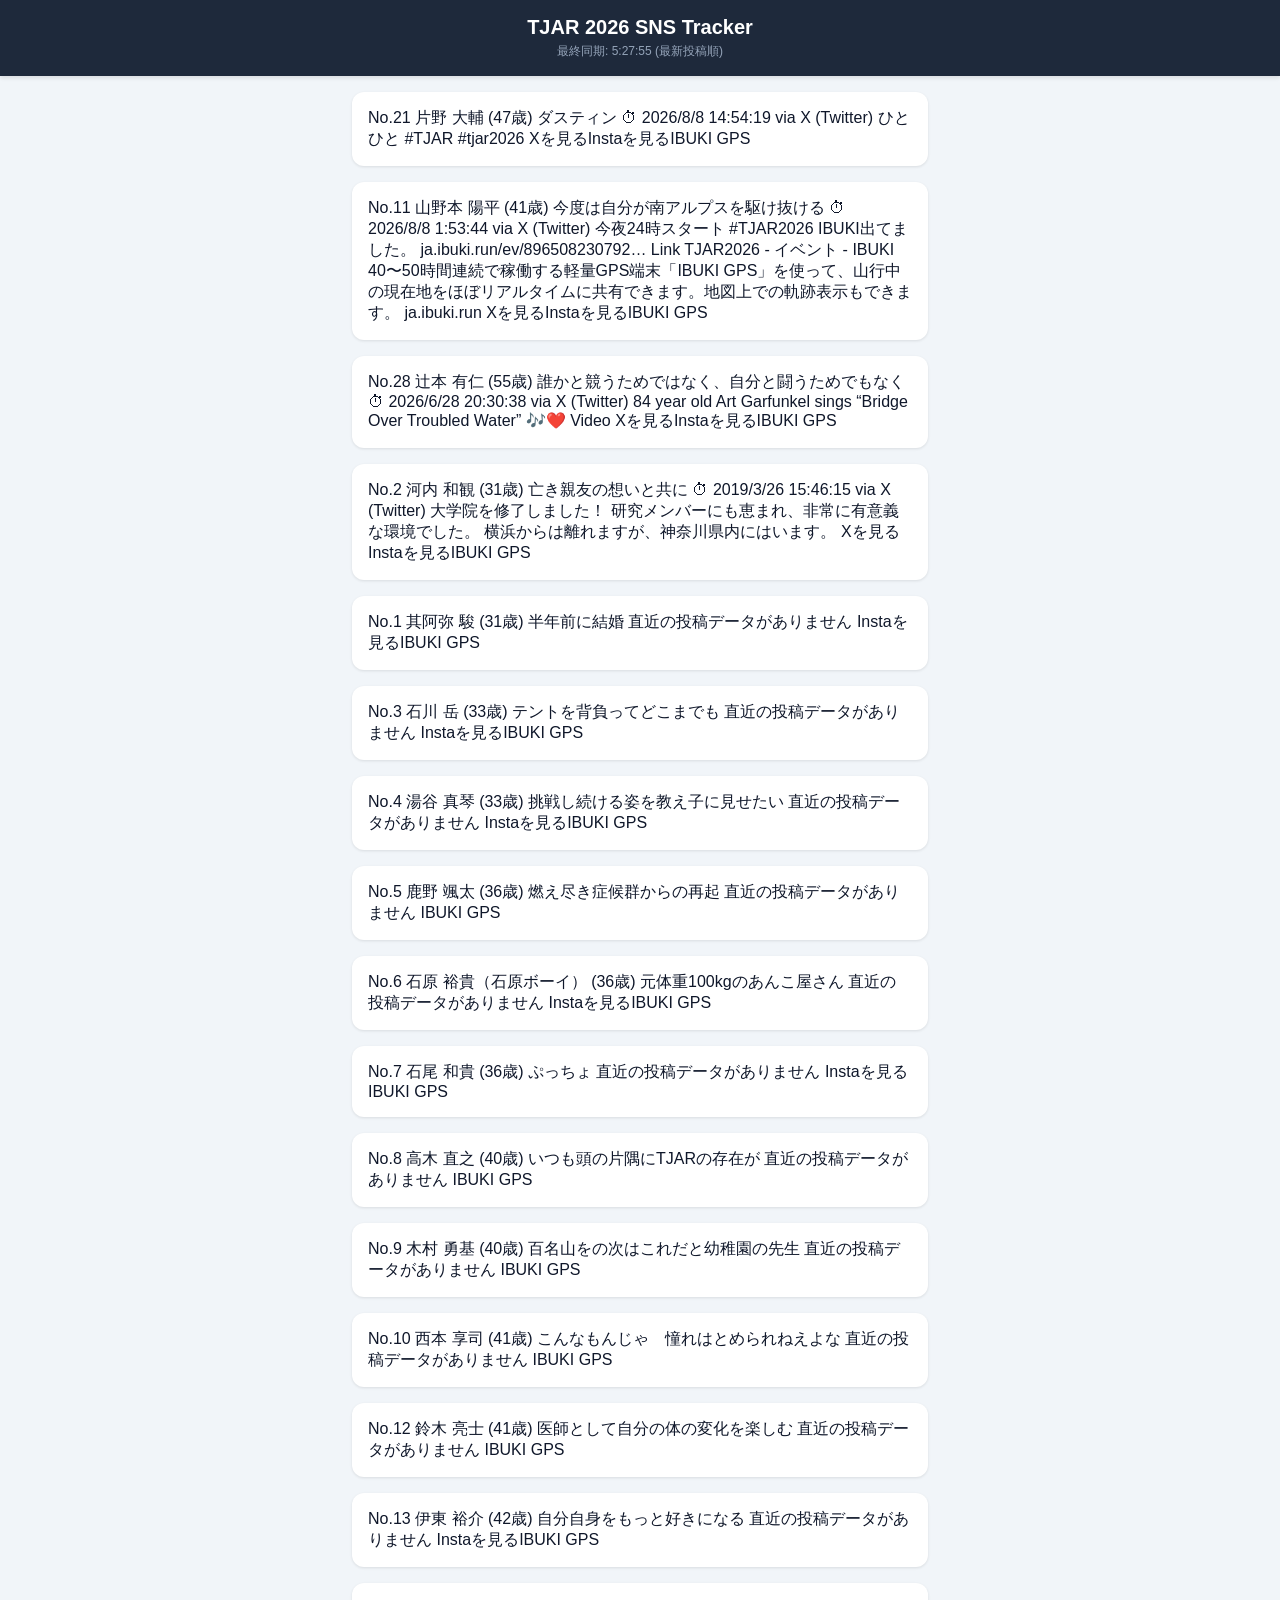
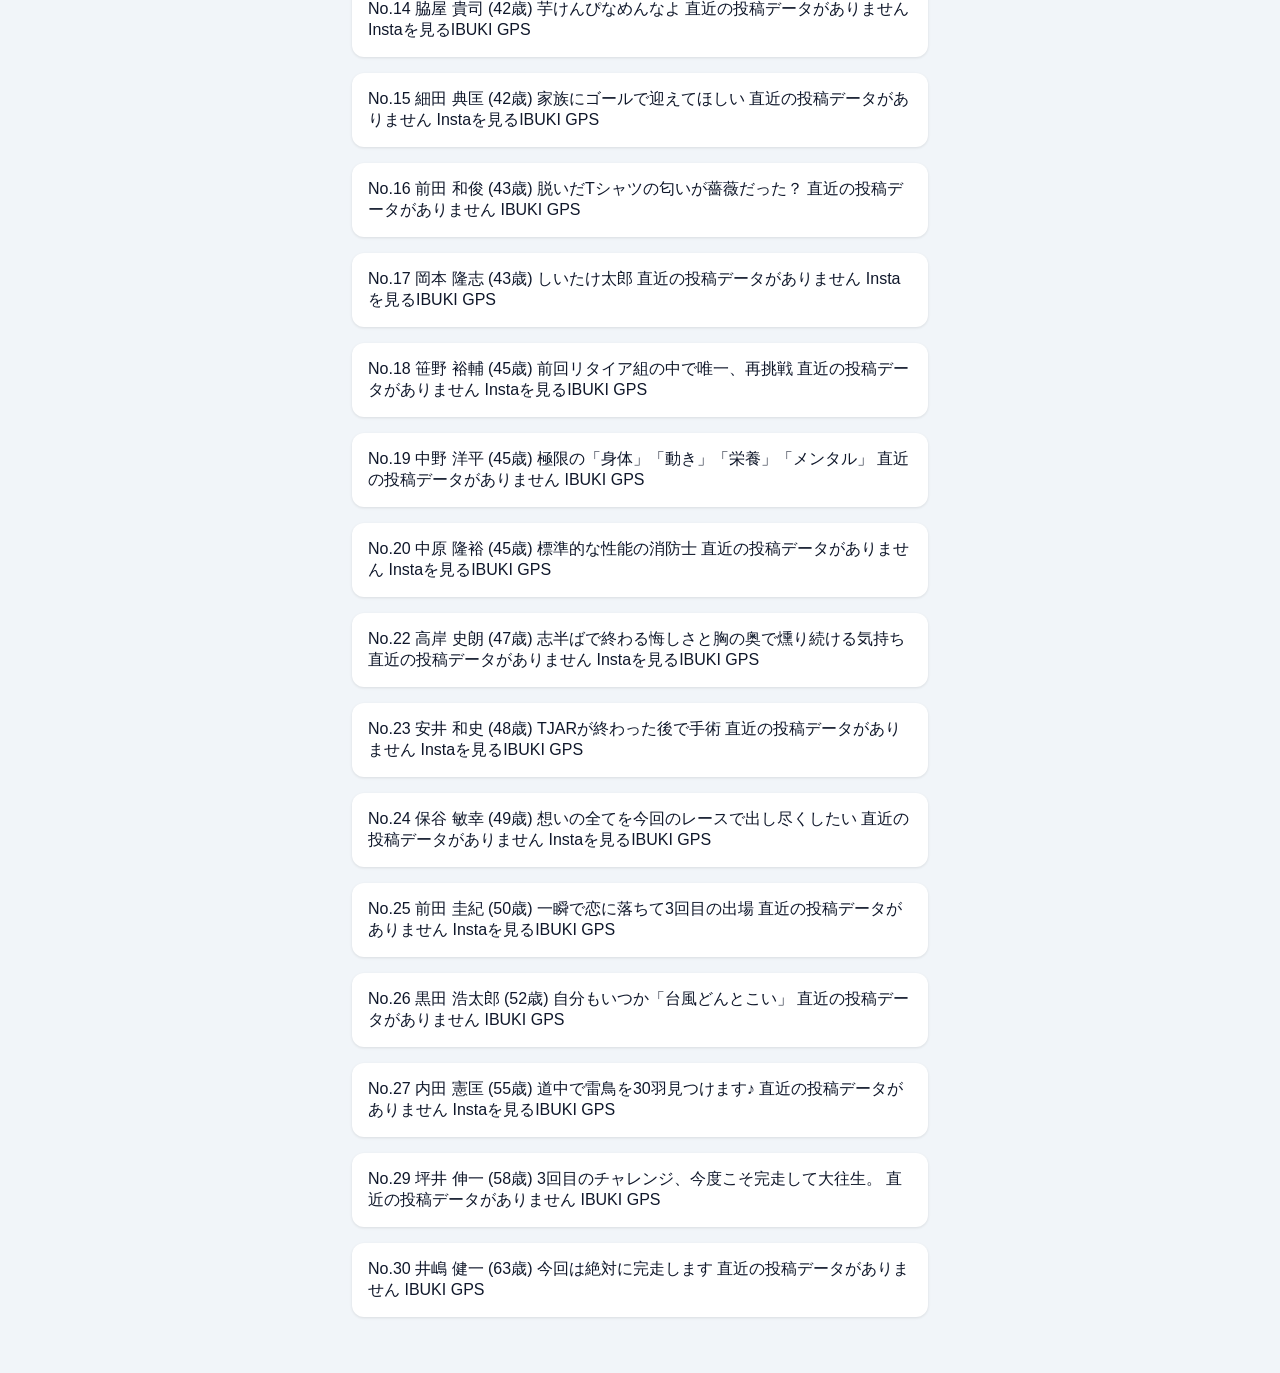
==== index.html @ cf32662a "Update index.html" ====
<!DOCTYPE html>
<html lang="ja">
<head>
  <meta charset="UTF-8">
  <meta name="viewport" content="width=device-width, initial-scale=1.0">
  <title>TJAR 2026 SNS Tracker</title>
  <!-- ↓ ここを修正（キャッシュ回避用パラメータを追加） -->
  <link rel="stylesheet" href="style.css?v=1">
  <link rel="manifest" href="manifest.json">
  <meta name="theme-color" content="#1e293b">
</head>
<body>
  <header>
    <h1>TJAR 2026 SNS Tracker</h1>
    <div id="last-update">データ読み込み中...</div>
  </header>

  <main id="card-container">
    <!-- app.js からカードが挿入されます -->
  </main>

  <script src="app.js"></script>
</body>
</html>
---- style.css ----
* {
  box-sizing: border-box;
  margin: 0;
  padding: 0;
}

body {
  font-family: -apple-system, BlinkMacSystemFont, "Segoe UI", Roboto, Helvetica, Arial, sans-serif;
  background-color: #f1f5f9;
  color: #0f172a;
  padding-bottom: 40px;
}

header {
  background-color: #1e293b;
  color: #ffffff;
  padding: 16px;
  text-align: center;
  position: sticky;
  top: 0;
  z-index: 100;
  box-shadow: 0 2px 4px rgba(0,0,0,0.1);
}

header h1 {
  font-size: 1.25rem;
  font-weight: 700;
}

#last-update {
  font-size: 0.75rem;
  color: #94a3b8;
  margin-top: 4px;
}

#card-container {
  max-width: 600px;
  margin: 16px auto;
  padding: 0 12px;
  display: flex;
  flex-direction: column;
  gap: 16px;
}

.card {
  background: #ffffff;
  border-radius: 12px;
  padding: 16px;
  box-shadow: 0 1px 3px rgba(0,0,0,0.1);
}

.profile-header {
  display: flex;
  align-items: center;
  gap: 12px;
  margin-bottom: 12px;
}

.avatar {
  width: 52px;
  height: 52px;
  border-radius: 50%;
  object-fit: cover;
  background-color: #e2e8f0;
}

.meta {
  flex: 1;
}

.bib-name {
  font-weight: 700;
  font-size: 1.05rem;
  color: #0f172a;
}

.sub-info {
  font-size: 0.8rem;
  color: #64748b;
  margin-top: 2px;
}

.post-box {
  background-color: #f8fafc;
  border: 1px solid #e2e8f0;
  border-radius: 8px;
  padding: 12px;
  margin-bottom: 12px;
}

.post-header {
  display: flex;
  justify-content: space-between;
  font-size: 0.75rem;
  color: #64748b;
  margin-bottom: 6px;
}

.post-text {
  font-size: 0.9rem;
  line-height: 1.4;
  color: #334155;
  white-space: pre-wrap;
  word-break: break-word;
}

.post-media {
  width: 100%;
  max-height: 300px;
  object-fit: cover;
  border-radius: 6px;
  margin-top: 8px;
}

.btn-group {
  display: flex;
  gap: 8px;
}

.btn {
  flex: 1;
  display: inline-block;
  text-align: center;
  padding: 8px 0;
  background-color: #2563eb;
  color: #ffffff;
  text-decoration: none;
  font-size: 0.85rem;
  font-weight: 600;
  border-radius: 6px;
}

.btn.ibuki {
  background-color: #16a34a;
}

.btn:active {
  opacity: 0.8;
}
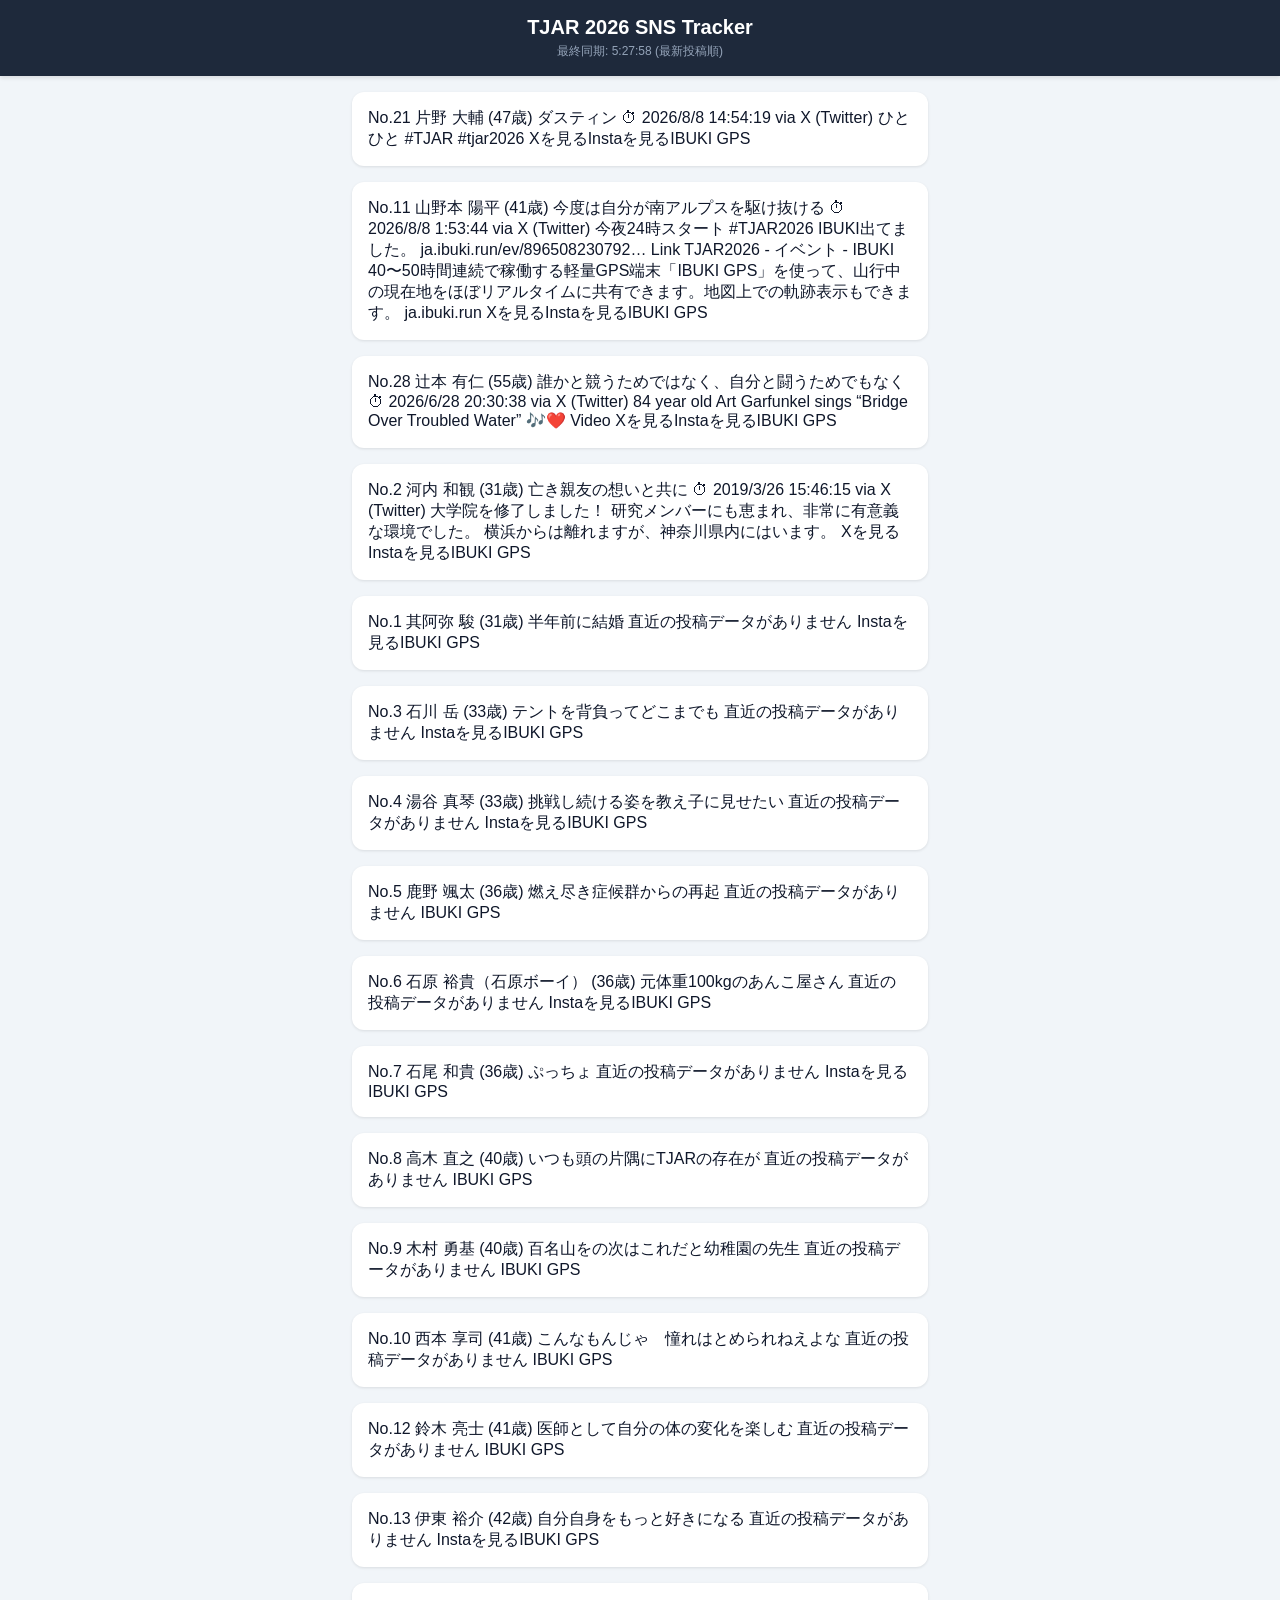
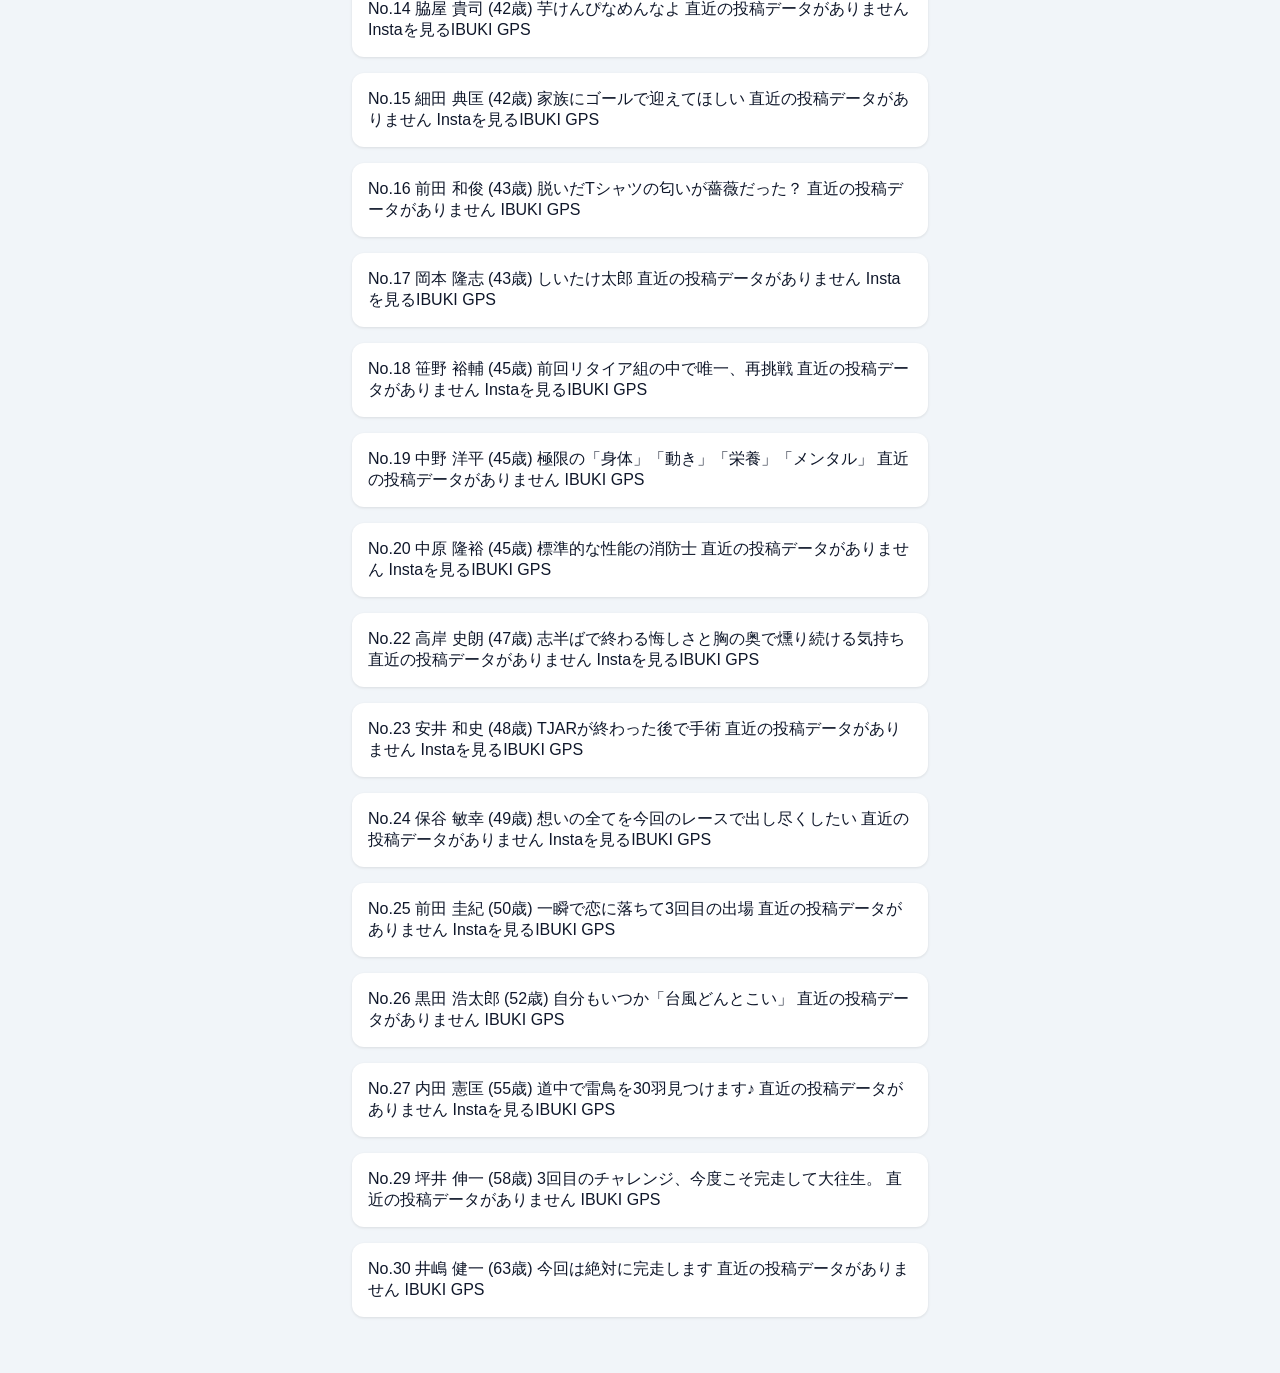
==== commit 9787b882: "Update index.html" ====
--- a/index.html
+++ b/index.html
@@ -4,10 +4,149 @@
   <meta charset="UTF-8">
   <meta name="viewport" content="width=device-width, initial-scale=1.0">
   <title>TJAR 2026 SNS Tracker</title>
-  <!-- ↓ ここを修正（キャッシュ回避用パラメータを追加） -->
-  <link rel="stylesheet" href="style.css?v=1">
   <link rel="manifest" href="manifest.json">
   <meta name="theme-color" content="#1e293b">
+  <style>
+    * {
+      box-sizing: border-box;
+      margin: 0;
+      padding: 0;
+    }
+
+    body {
+      font-family: -apple-system, BlinkMacSystemFont, "Segoe UI", Roboto, Helvetica, Arial, sans-serif;
+      background-color: #f1f5f9;
+      color: #0f172a;
+      padding-bottom: 40px;
+    }
+
+    header {
+      background-color: #1e293b;
+      color: #ffffff;
+      padding: 16px;
+      text-align: center;
+      position: sticky;
+      top: 0;
+      z-index: 100;
+      box-shadow: 0 2px 4px rgba(0,0,0,0.1);
+    }
+
+    header h1 {
+      font-size: 1.25rem;
+      font-weight: 700;
+    }
+
+    #last-update {
+      font-size: 0.75rem;
+      color: #94a3b8;
+      margin-top: 4px;
+    }
+
+    #card-container {
+      max-width: 600px;
+      margin: 16px auto;
+      padding: 0 12px;
+      display: flex;
+      flex-direction: column;
+      gap: 16px;
+    }
+
+    .card {
+      background: #ffffff;
+      border-radius: 12px;
+      padding: 16px;
+      box-shadow: 0 1px 3px rgba(0,0,0,0.1);
+    }
+
+    .profile-header {
+      display: flex;
+      align-items: center;
+      gap: 12px;
+      margin-bottom: 12px;
+    }
+
+    .avatar {
+      width: 52px;
+      height: 52px;
+      border-radius: 50%;
+      object-fit: cover;
+      background-color: #e2e8f0;
+    }
+
+    .meta {
+      flex: 1;
+    }
+
+    .bib-name {
+      font-weight: 700;
+      font-size: 1.05rem;
+      color: #0f172a;
+    }
+
+    .sub-info {
+      font-size: 0.8rem;
+      color: #64748b;
+      margin-top: 2px;
+    }
+
+    .post-box {
+      background-color: #f8fafc;
+      border: 1px solid #e2e8f0;
+      border-radius: 8px;
+      padding: 12px;
+      margin-bottom: 12px;
+    }
+
+    .post-header {
+      display: flex;
+      justify-content: space-between;
+      font-size: 0.75rem;
+      color: #64748b;
+      margin-bottom: 6px;
+    }
+
+    .post-text {
+      font-size: 0.9rem;
+      line-height: 1.4;
+      color: #334155;
+      white-space: pre-wrap;
+      word-break: break-word;
+    }
+
+    .post-media {
+      width: 100%;
+      max-height: 300px;
+      object-fit: cover;
+      border-radius: 6px;
+      margin-top: 8px;
+    }
+
+    .btn-group {
+      display: flex;
+      gap: 8px;
+    }
+
+    .btn {
+      flex: 1;
+      display: inline-block;
+      text-align: center;
+      padding: 8px 0;
+      background-color: #2563eb;
+      color: #ffffff;
+      text-decoration: none;
+      font-size: 0.85rem;
+      font-weight: 600;
+      border-radius: 6px;
+    }
+
+    .btn.ibuki {
+      background-color: #16a34a;
+    }
+
+    .btn:active {
+      opacity: 0.8;
+    }
+  </style>
 </head>
 <body>
   <header>
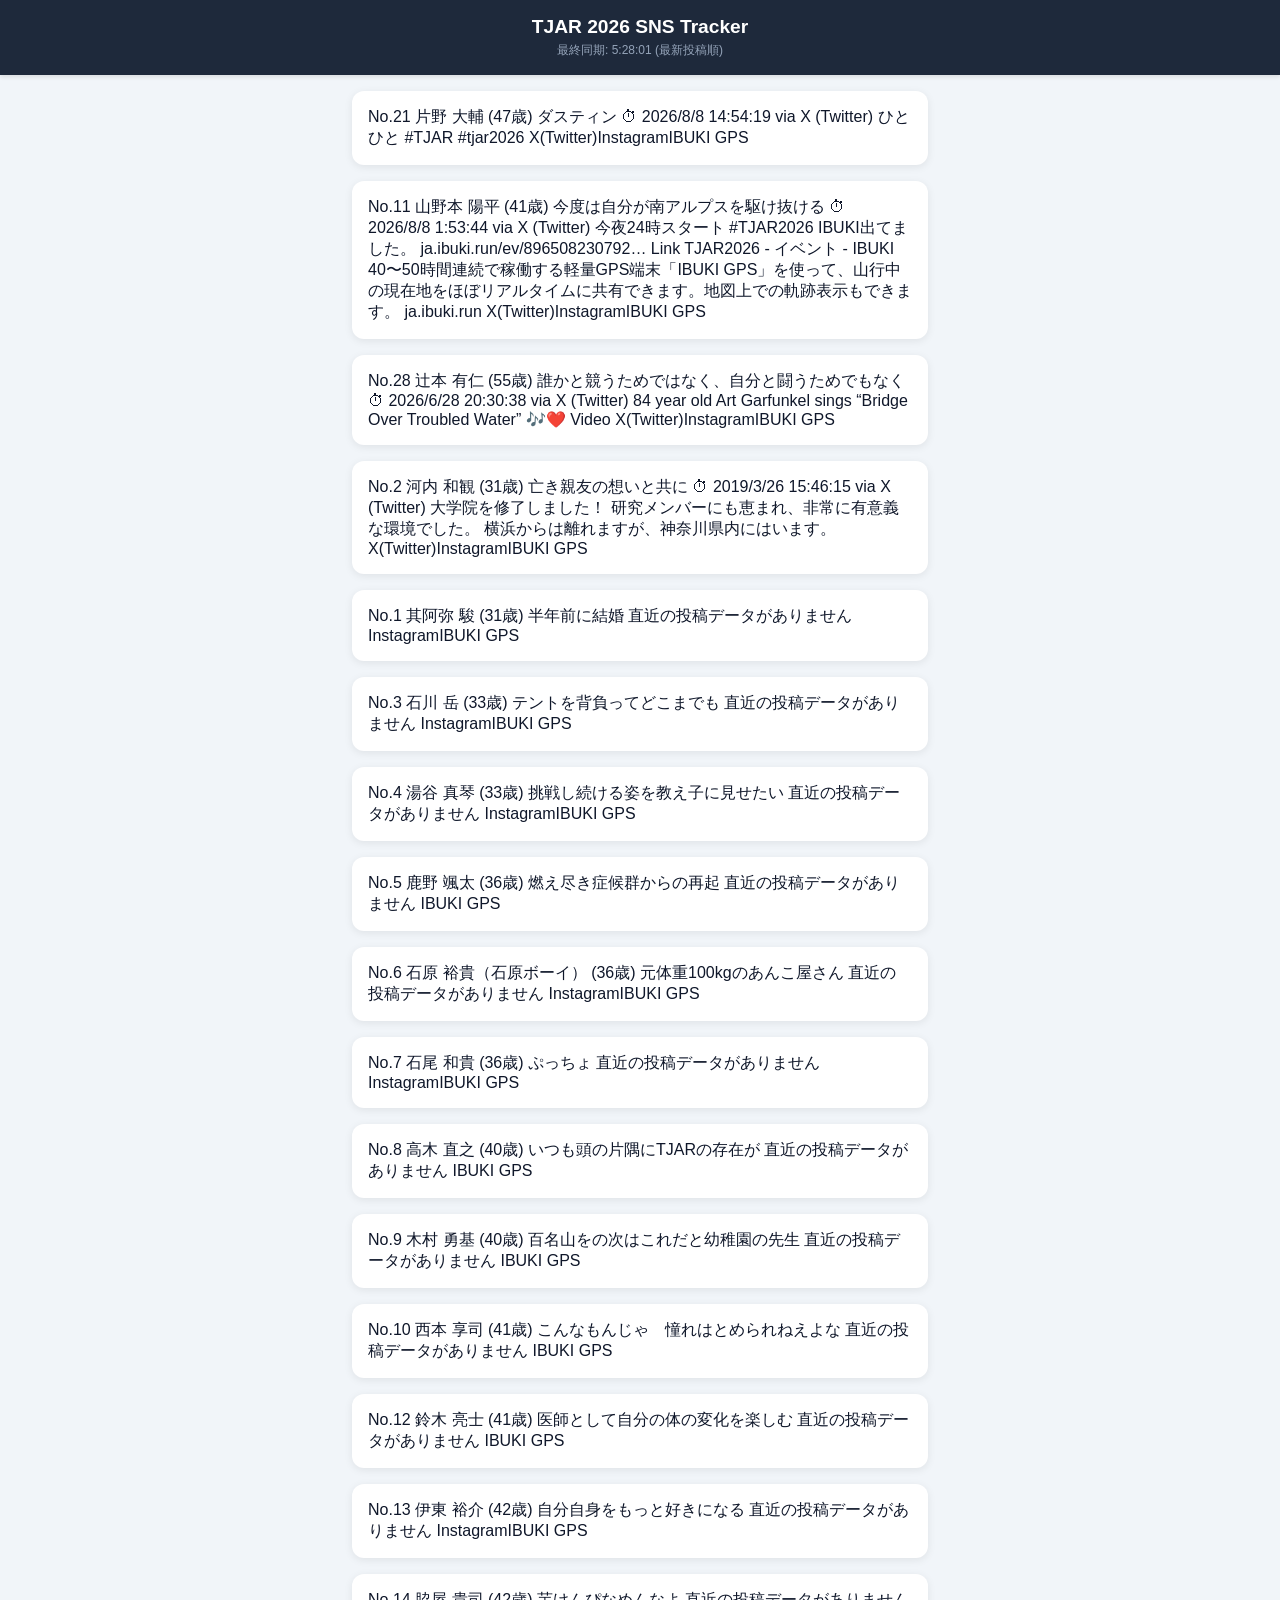
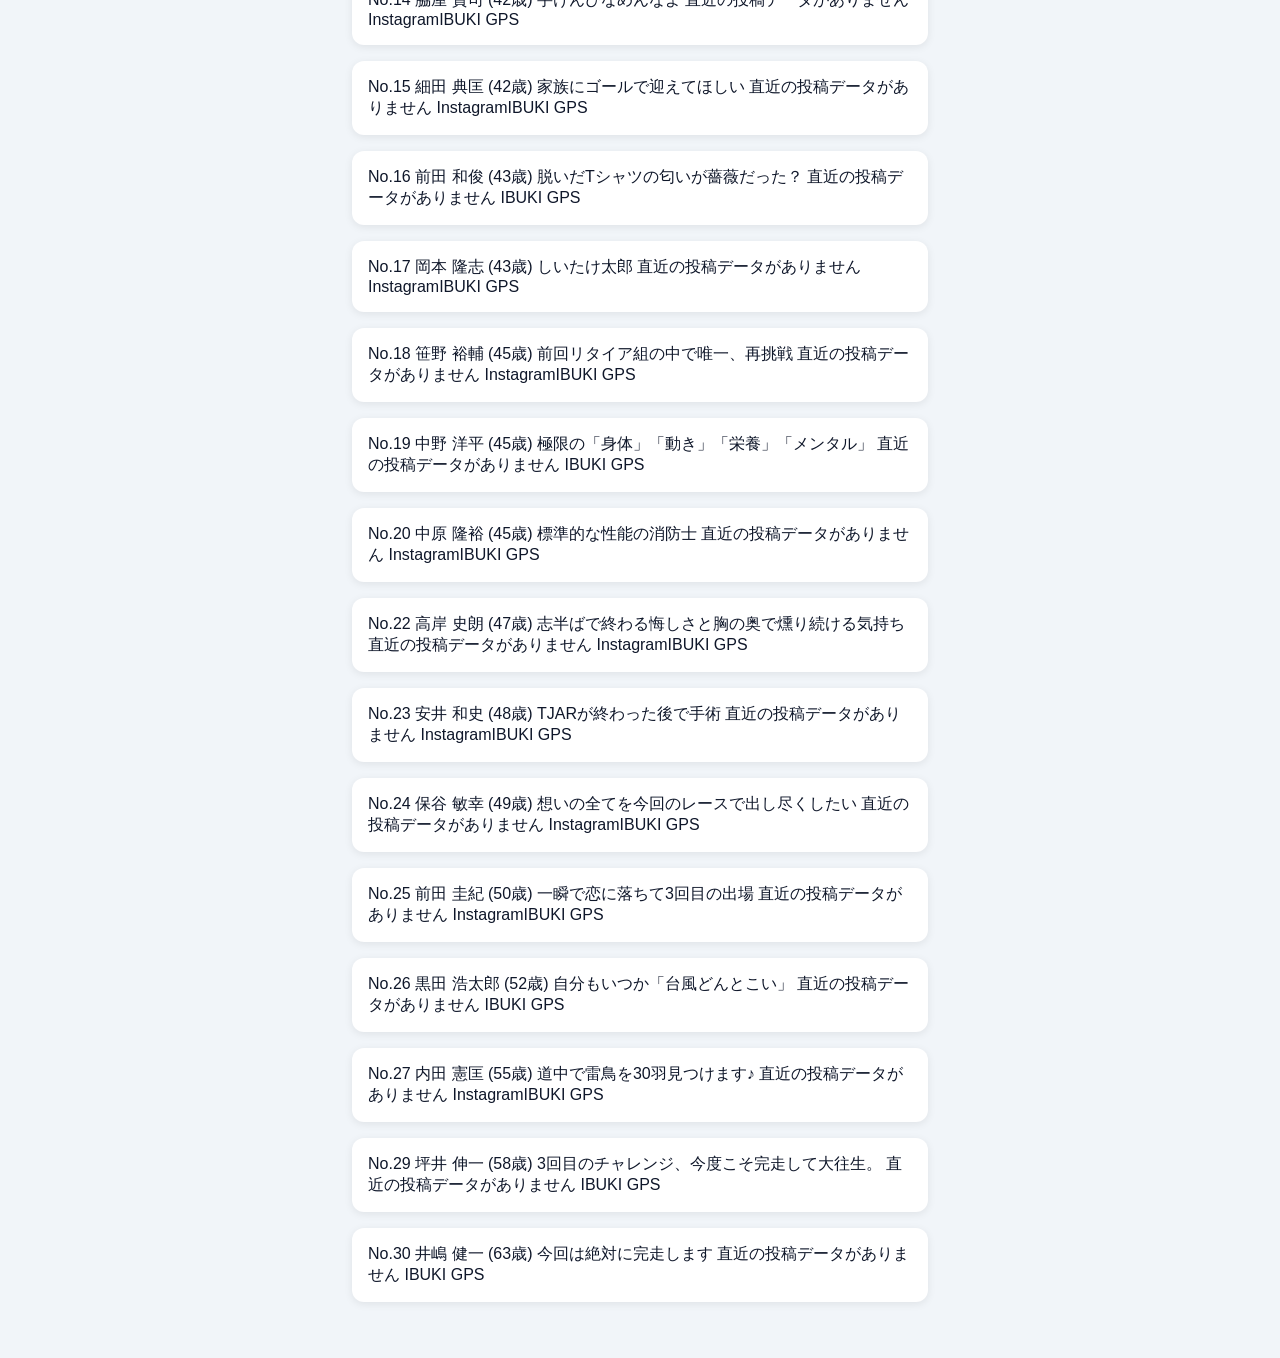
==== commit 43bb1ad8: "Update index.html" ====
--- a/index.html
+++ b/index.html
@@ -3,23 +3,22 @@
 <head>
   <meta charset="UTF-8">
   <meta name="viewport" content="width=device-width, initial-scale=1.0">
+  <meta http-equiv="Cache-Control" content="no-cache, no-store, must-revalidate">
+  <meta http-equiv="Pragma" content="no-cache">
+  <meta http-equiv="Expires" content="0">
   <title>TJAR 2026 SNS Tracker</title>
-  <link rel="manifest" href="manifest.json">
-  <meta name="theme-color" content="#1e293b">
   <style>
     * {
       box-sizing: border-box;
       margin: 0;
       padding: 0;
     }
-
     body {
-      font-family: -apple-system, BlinkMacSystemFont, "Segoe UI", Roboto, Helvetica, Arial, sans-serif;
+      font-family: -apple-system, BlinkMacSystemFont, "Segoe UI", Roboto, sans-serif;
       background-color: #f1f5f9;
       color: #0f172a;
       padding-bottom: 40px;
     }
-
     header {
       background-color: #1e293b;
       color: #ffffff;
@@ -30,121 +29,19 @@
       z-index: 100;
       box-shadow: 0 2px 4px rgba(0,0,0,0.1);
     }
-
     header h1 {
-      font-size: 1.25rem;
-      font-weight: 700;
+      font-size: 1.2rem;
+      font-weight: bold;
     }
-
     #last-update {
       font-size: 0.75rem;
       color: #94a3b8;
       margin-top: 4px;
     }
-
     #card-container {
       max-width: 600px;
       margin: 16px auto;
       padding: 0 12px;
-      display: flex;
-      flex-direction: column;
-      gap: 16px;
-    }
-
-    .card {
-      background: #ffffff;
-      border-radius: 12px;
-      padding: 16px;
-      box-shadow: 0 1px 3px rgba(0,0,0,0.1);
-    }
-
-    .profile-header {
-      display: flex;
-      align-items: center;
-      gap: 12px;
-      margin-bottom: 12px;
-    }
-
-    .avatar {
-      width: 52px;
-      height: 52px;
-      border-radius: 50%;
-      object-fit: cover;
-      background-color: #e2e8f0;
-    }
-
-    .meta {
-      flex: 1;
-    }
-
-    .bib-name {
-      font-weight: 700;
-      font-size: 1.05rem;
-      color: #0f172a;
-    }
-
-    .sub-info {
-      font-size: 0.8rem;
-      color: #64748b;
-      margin-top: 2px;
-    }
-
-    .post-box {
-      background-color: #f8fafc;
-      border: 1px solid #e2e8f0;
-      border-radius: 8px;
-      padding: 12px;
-      margin-bottom: 12px;
-    }
-
-    .post-header {
-      display: flex;
-      justify-content: space-between;
-      font-size: 0.75rem;
-      color: #64748b;
-      margin-bottom: 6px;
-    }
-
-    .post-text {
-      font-size: 0.9rem;
-      line-height: 1.4;
-      color: #334155;
-      white-space: pre-wrap;
-      word-break: break-word;
-    }
-
-    .post-media {
-      width: 100%;
-      max-height: 300px;
-      object-fit: cover;
-      border-radius: 6px;
-      margin-top: 8px;
-    }
-
-    .btn-group {
-      display: flex;
-      gap: 8px;
-    }
-
-    .btn {
-      flex: 1;
-      display: inline-block;
-      text-align: center;
-      padding: 8px 0;
-      background-color: #2563eb;
-      color: #ffffff;
-      text-decoration: none;
-      font-size: 0.85rem;
-      font-weight: 600;
-      border-radius: 6px;
-    }
-
-    .btn.ibuki {
-      background-color: #16a34a;
-    }
-
-    .btn:active {
-      opacity: 0.8;
     }
   </style>
 </head>
@@ -158,6 +55,6 @@
     <!-- app.js からカードが挿入されます -->
   </main>
 
-  <script src="app.js"></script>
+  <script src="app.js?v=20260809"></script>
 </body>
 </html>
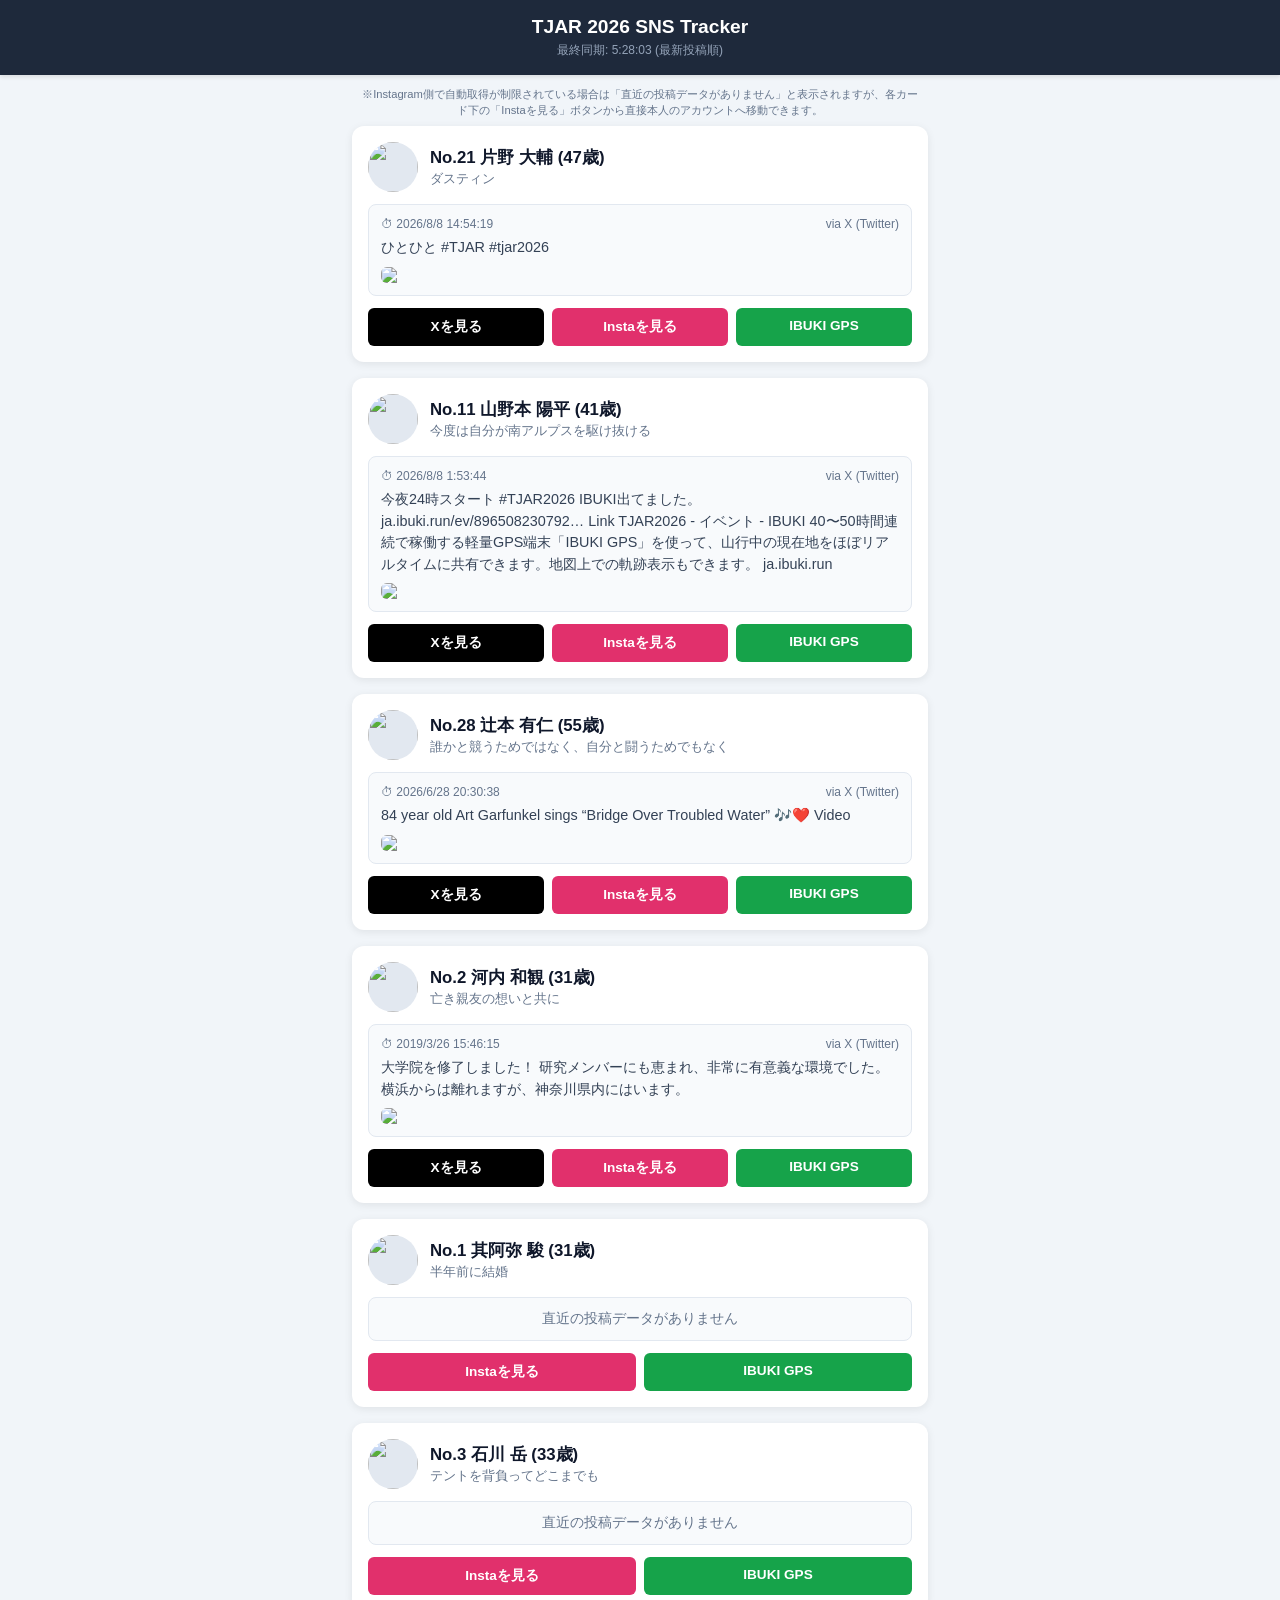
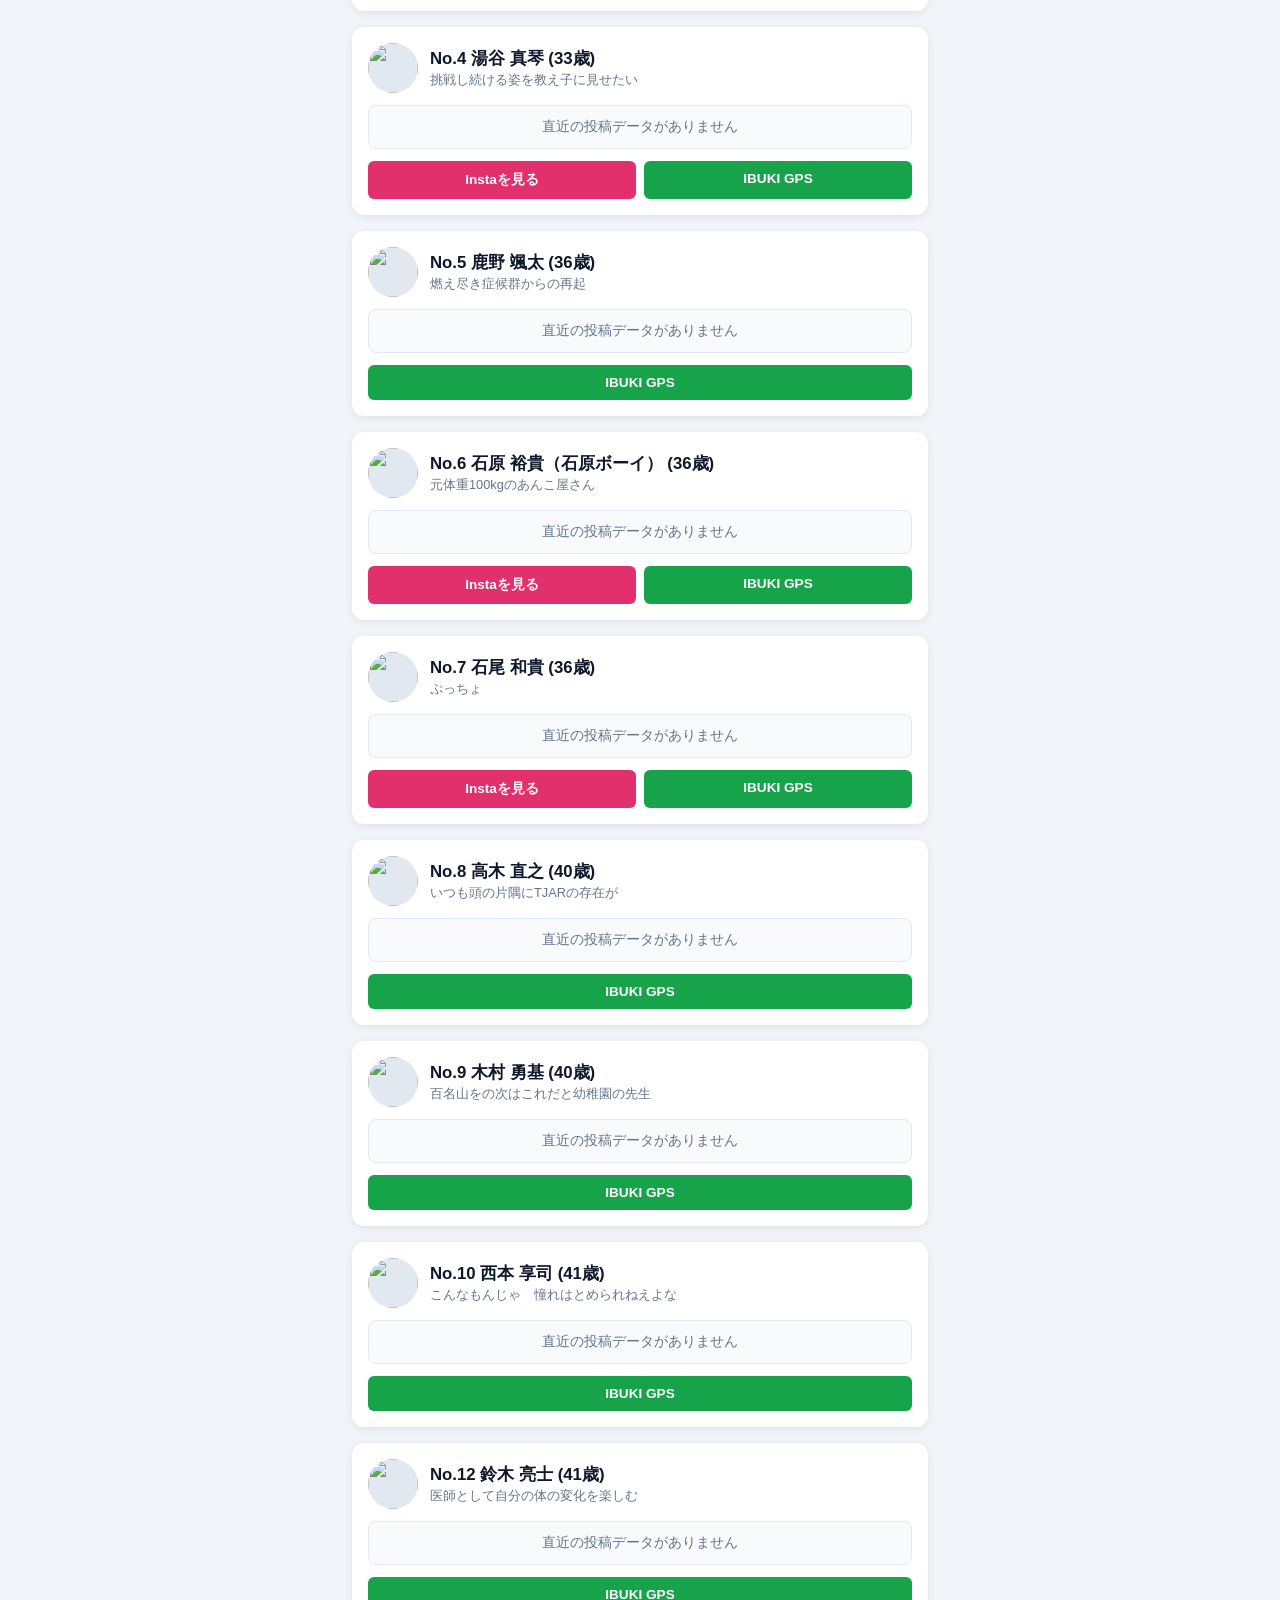
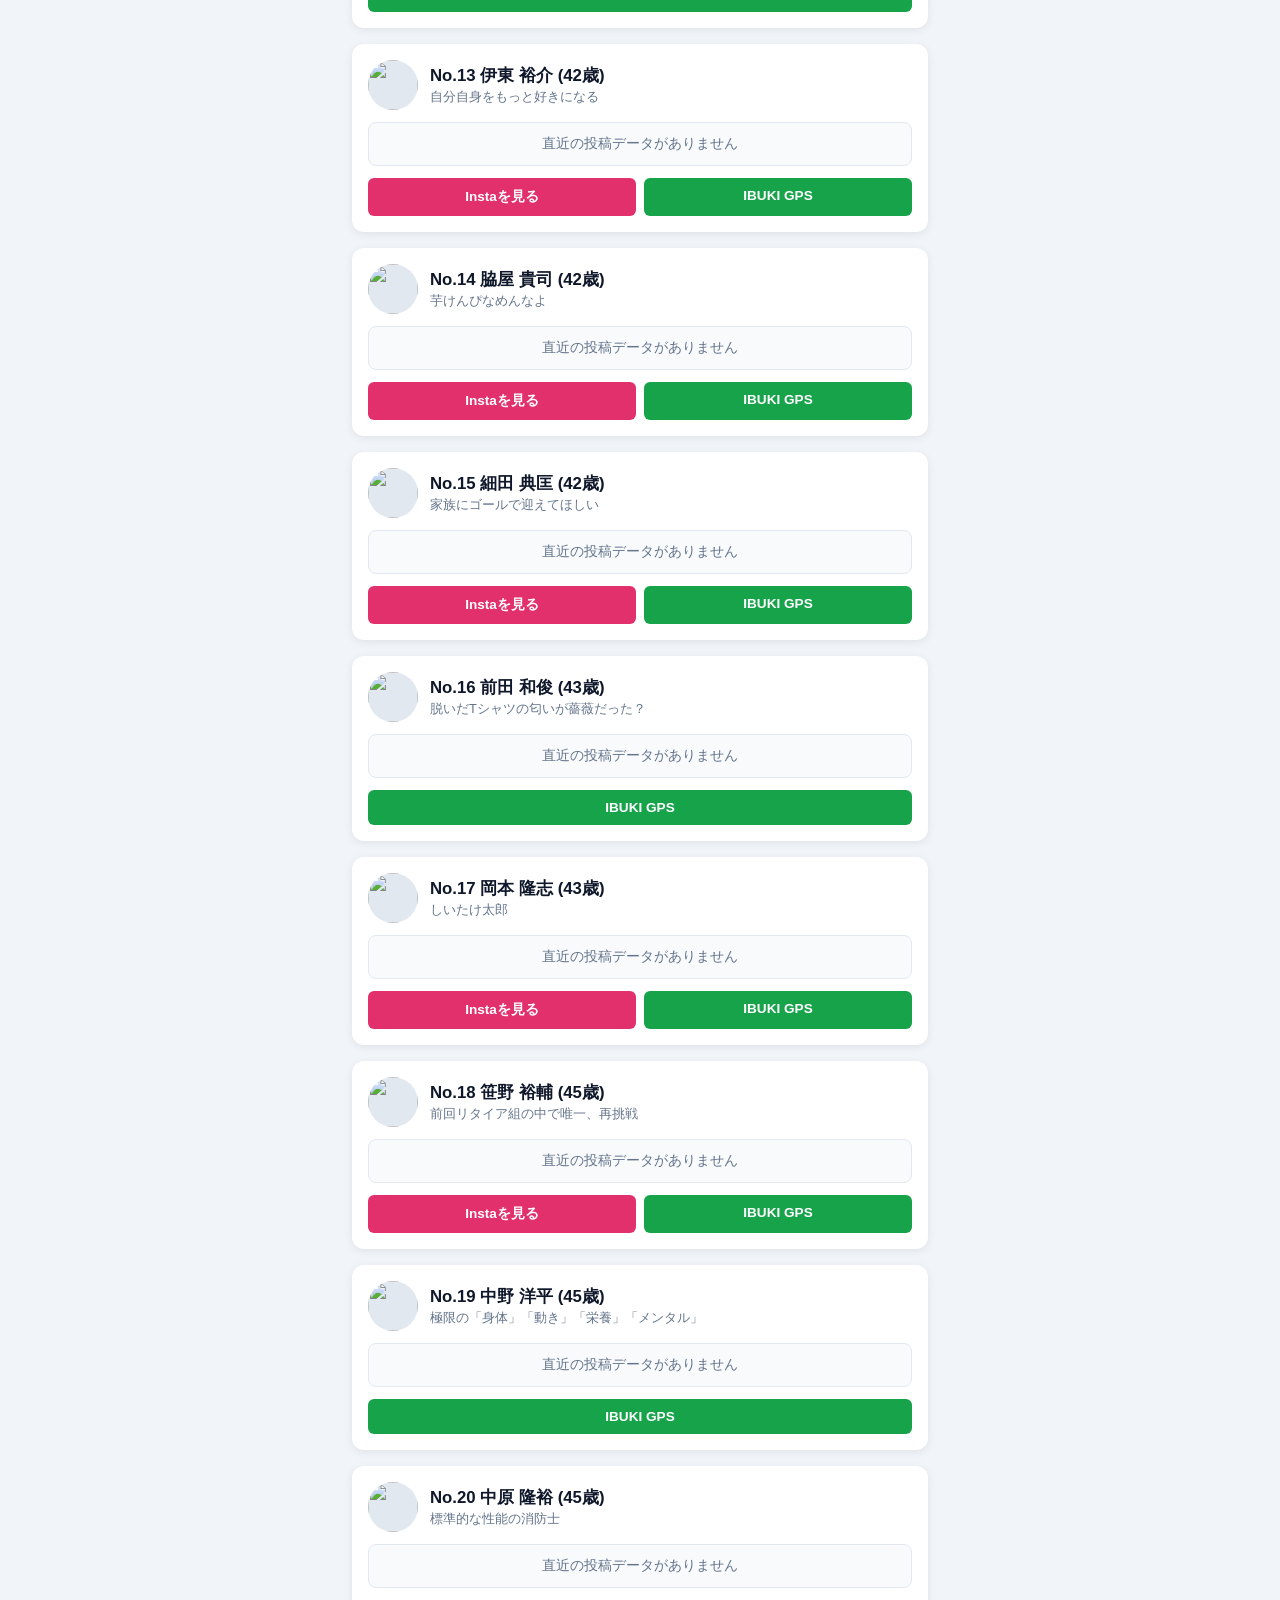
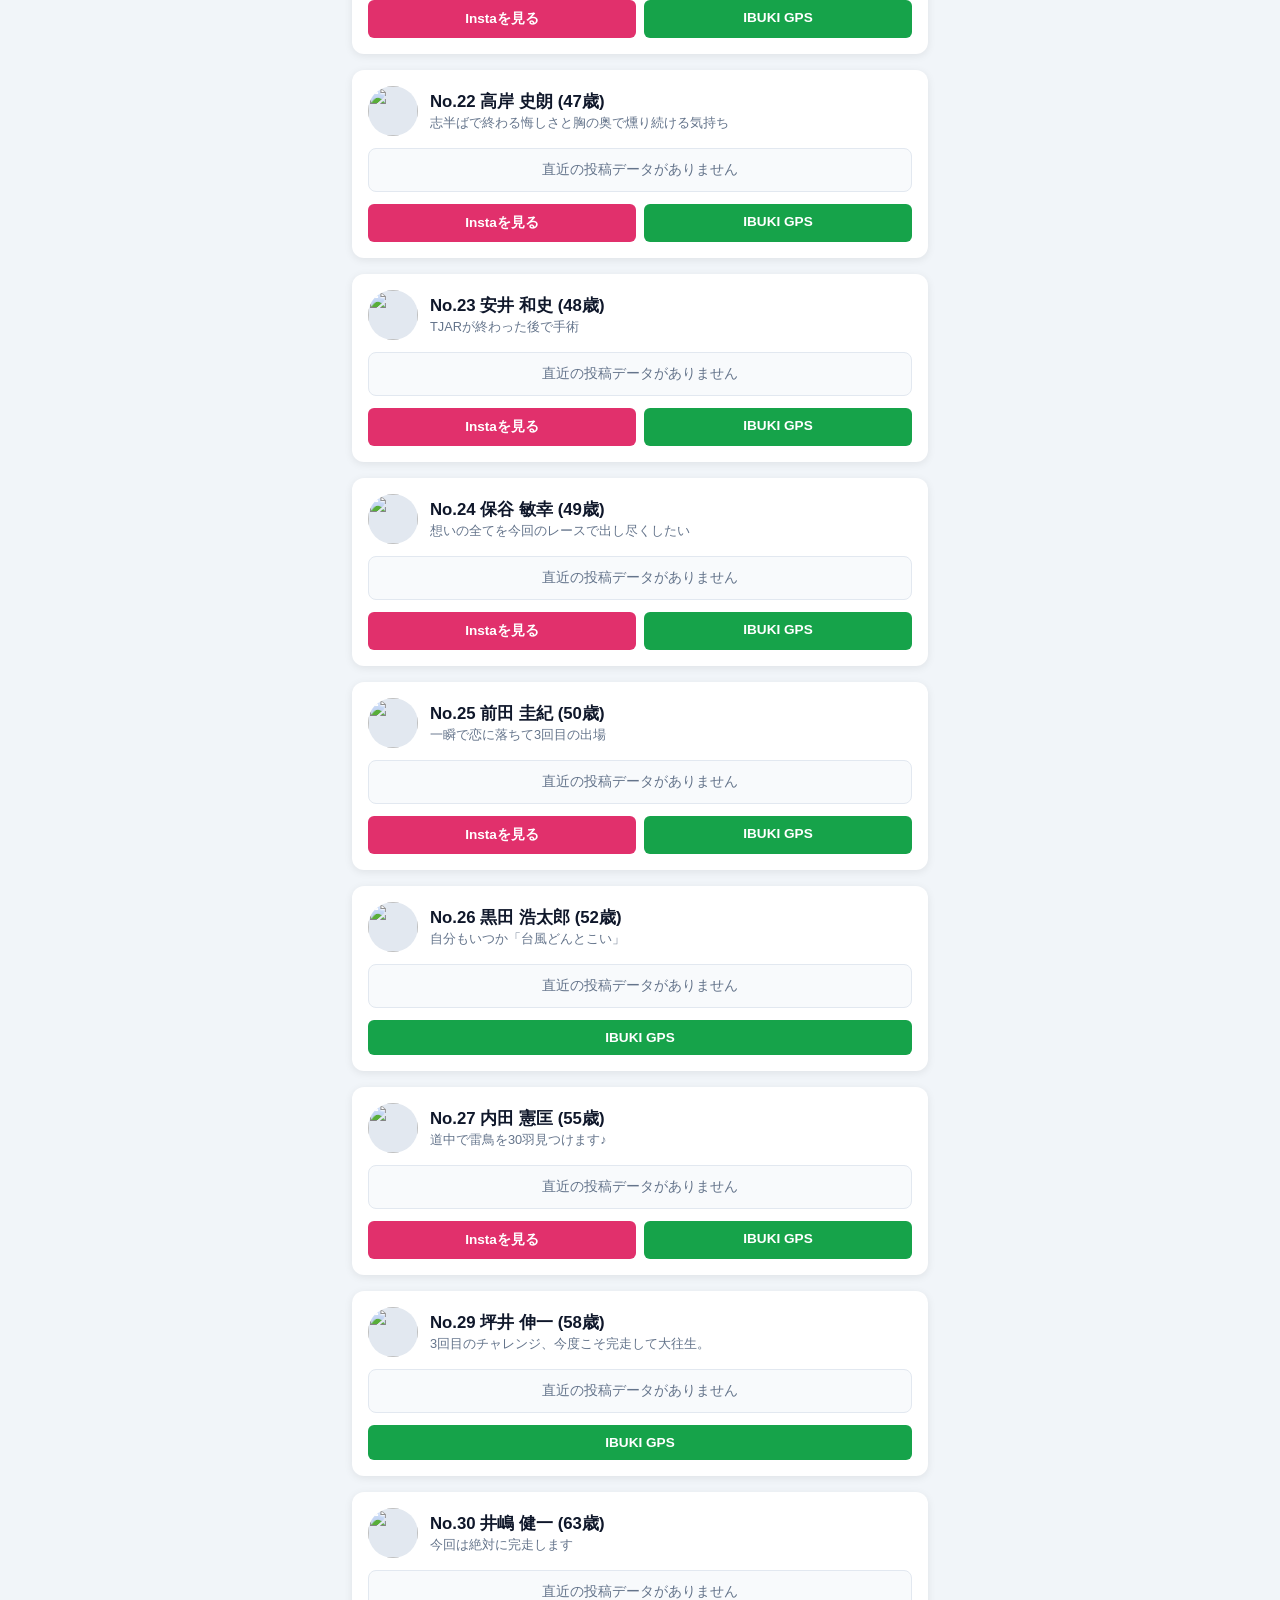
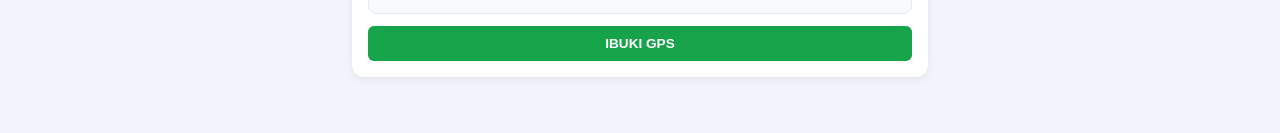
==== commit 26bc38dc: "Update index.html" ====
--- a/index.html
+++ b/index.html
@@ -38,9 +38,18 @@
       color: #94a3b8;
       margin-top: 4px;
     }
+    .notice {
+      font-size: 0.7rem;
+      color: #64748b;
+      text-align: center;
+      margin: 12px auto 4px auto;
+      max-width: 580px;
+      padding: 0 12px;
+      line-height: 1.4;
+    }
     #card-container {
       max-width: 600px;
-      margin: 16px auto;
+      margin: 8px auto;
       padding: 0 12px;
     }
   </style>
@@ -51,6 +60,8 @@
     <div id="last-update">データ読み込み中...</div>
   </header>
 
+  <p class="notice">※Instagram側で自動取得が制限されている場合は「直近の投稿データがありません」と表示されますが、各カード下の「Instaを見る」ボタンから直接本人のアカウントへ移動できます。</p>
+
   <main id="card-container">
     <!-- app.js からカードが挿入されます -->
   </main>
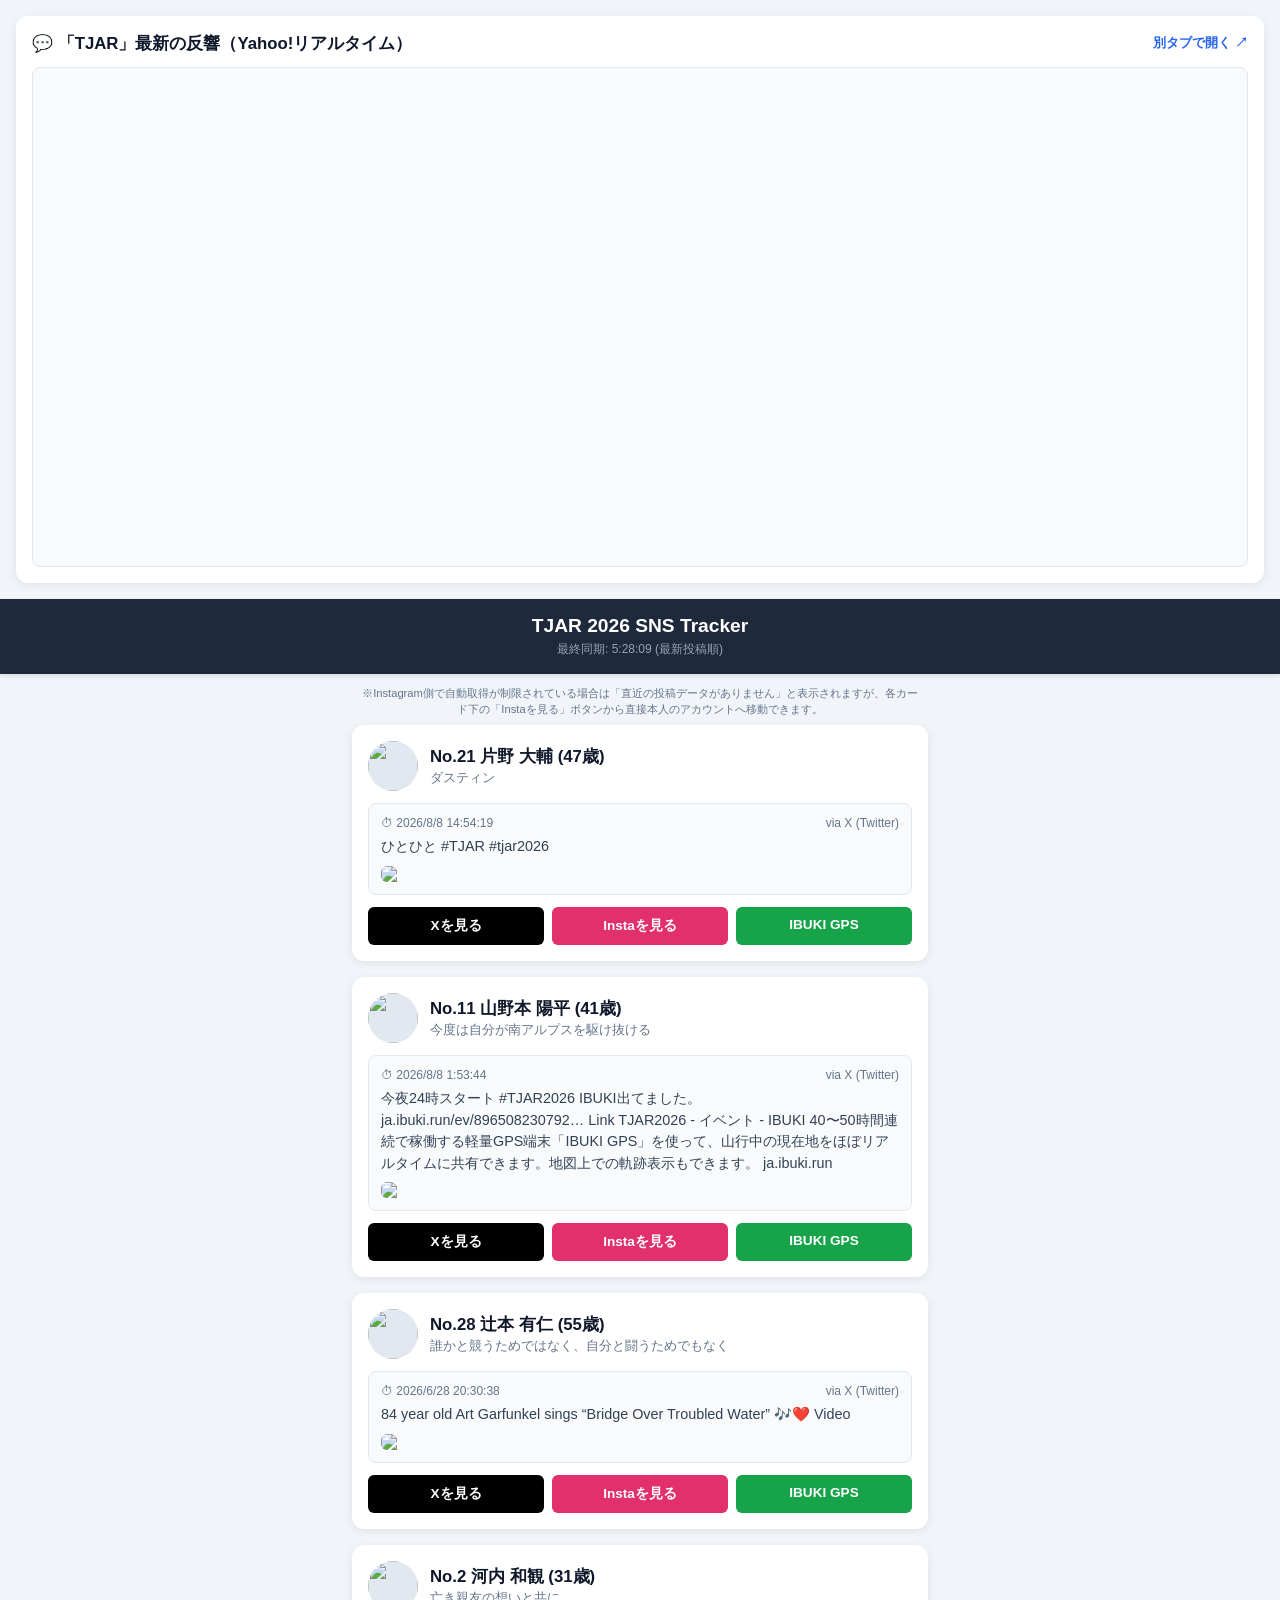
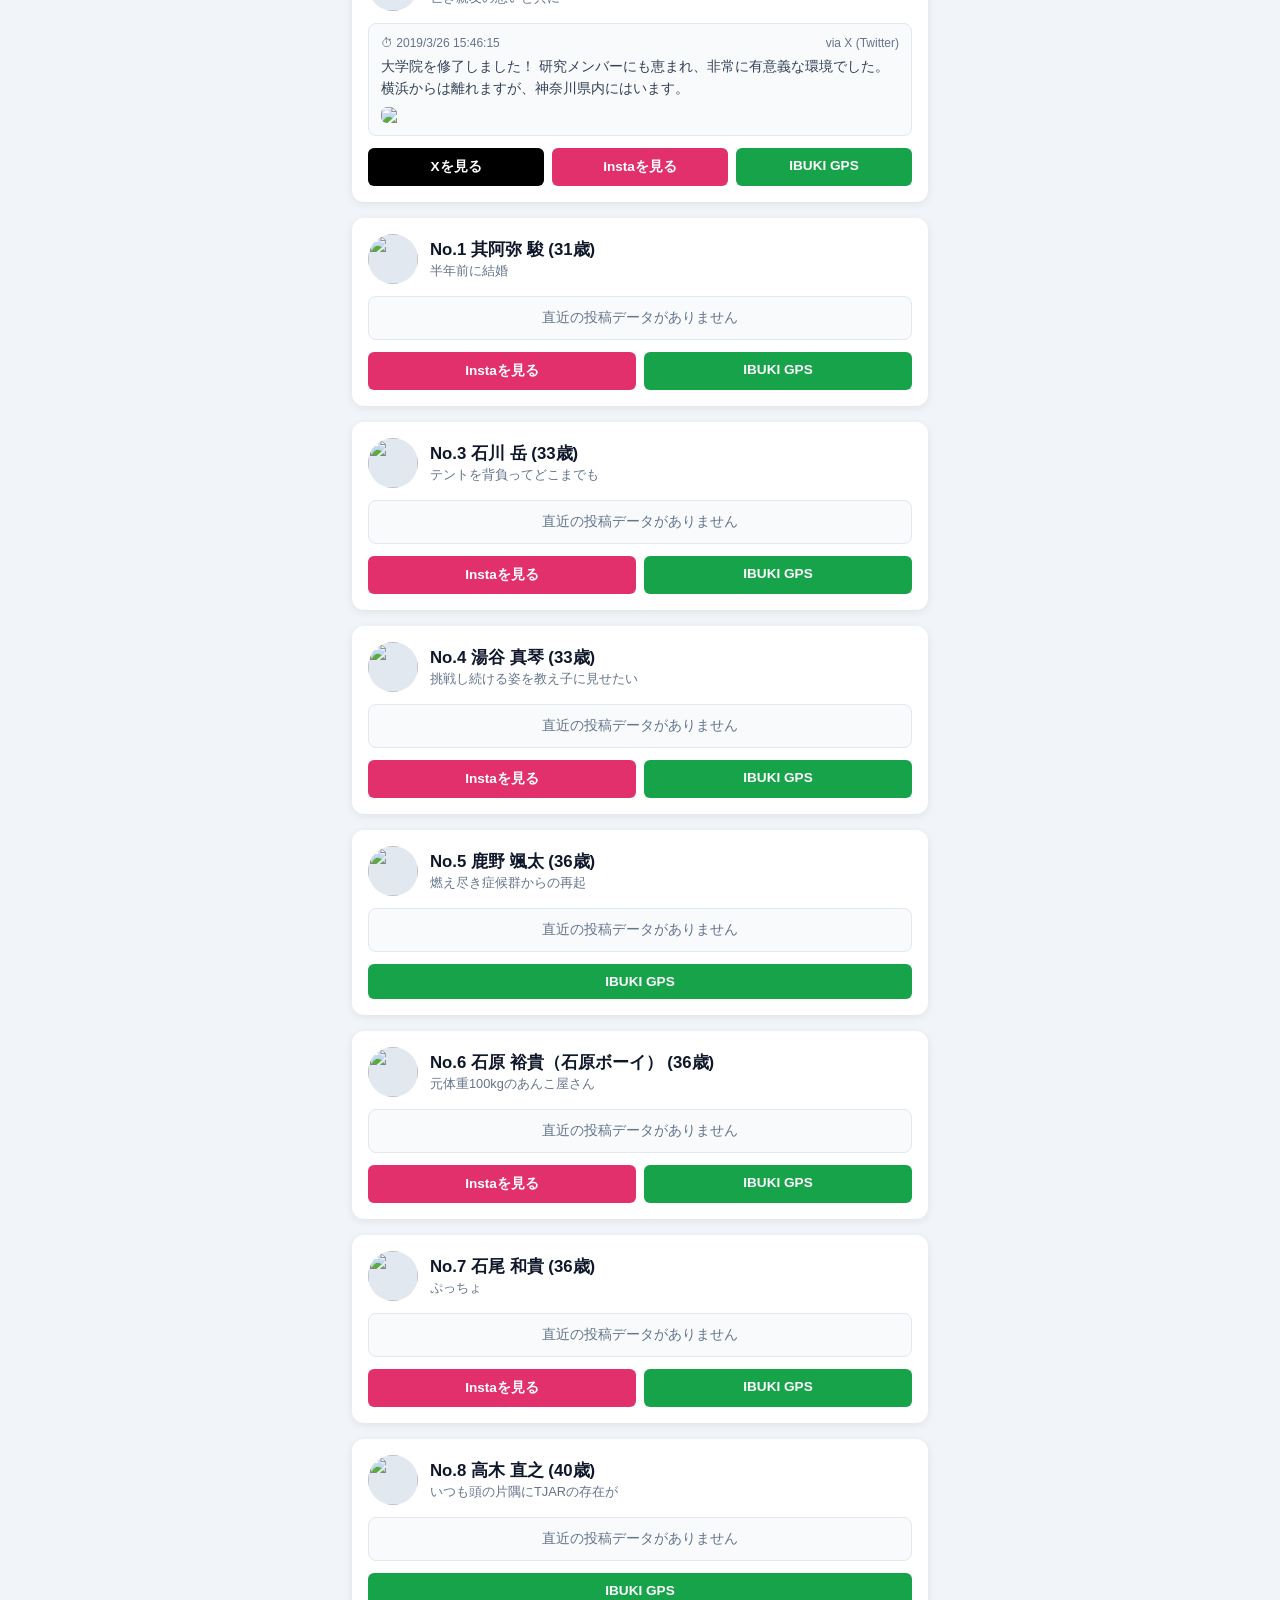
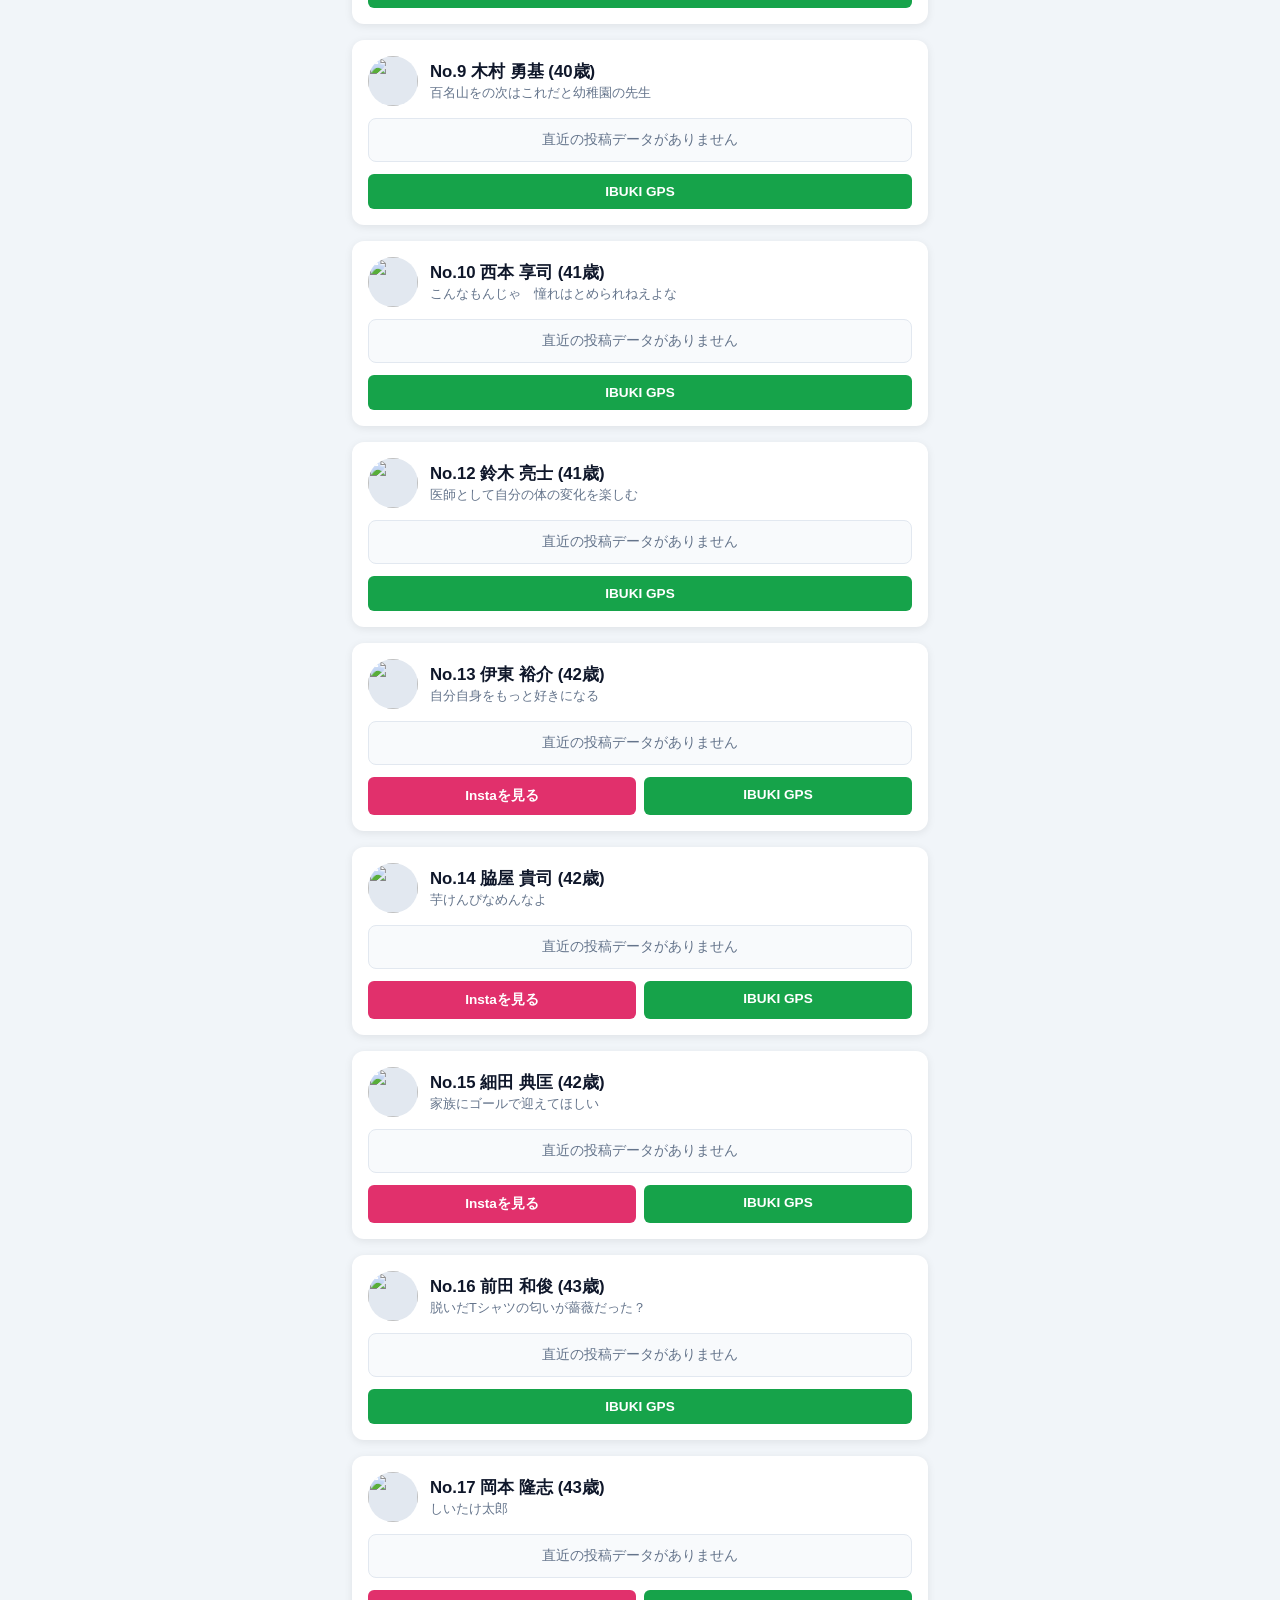
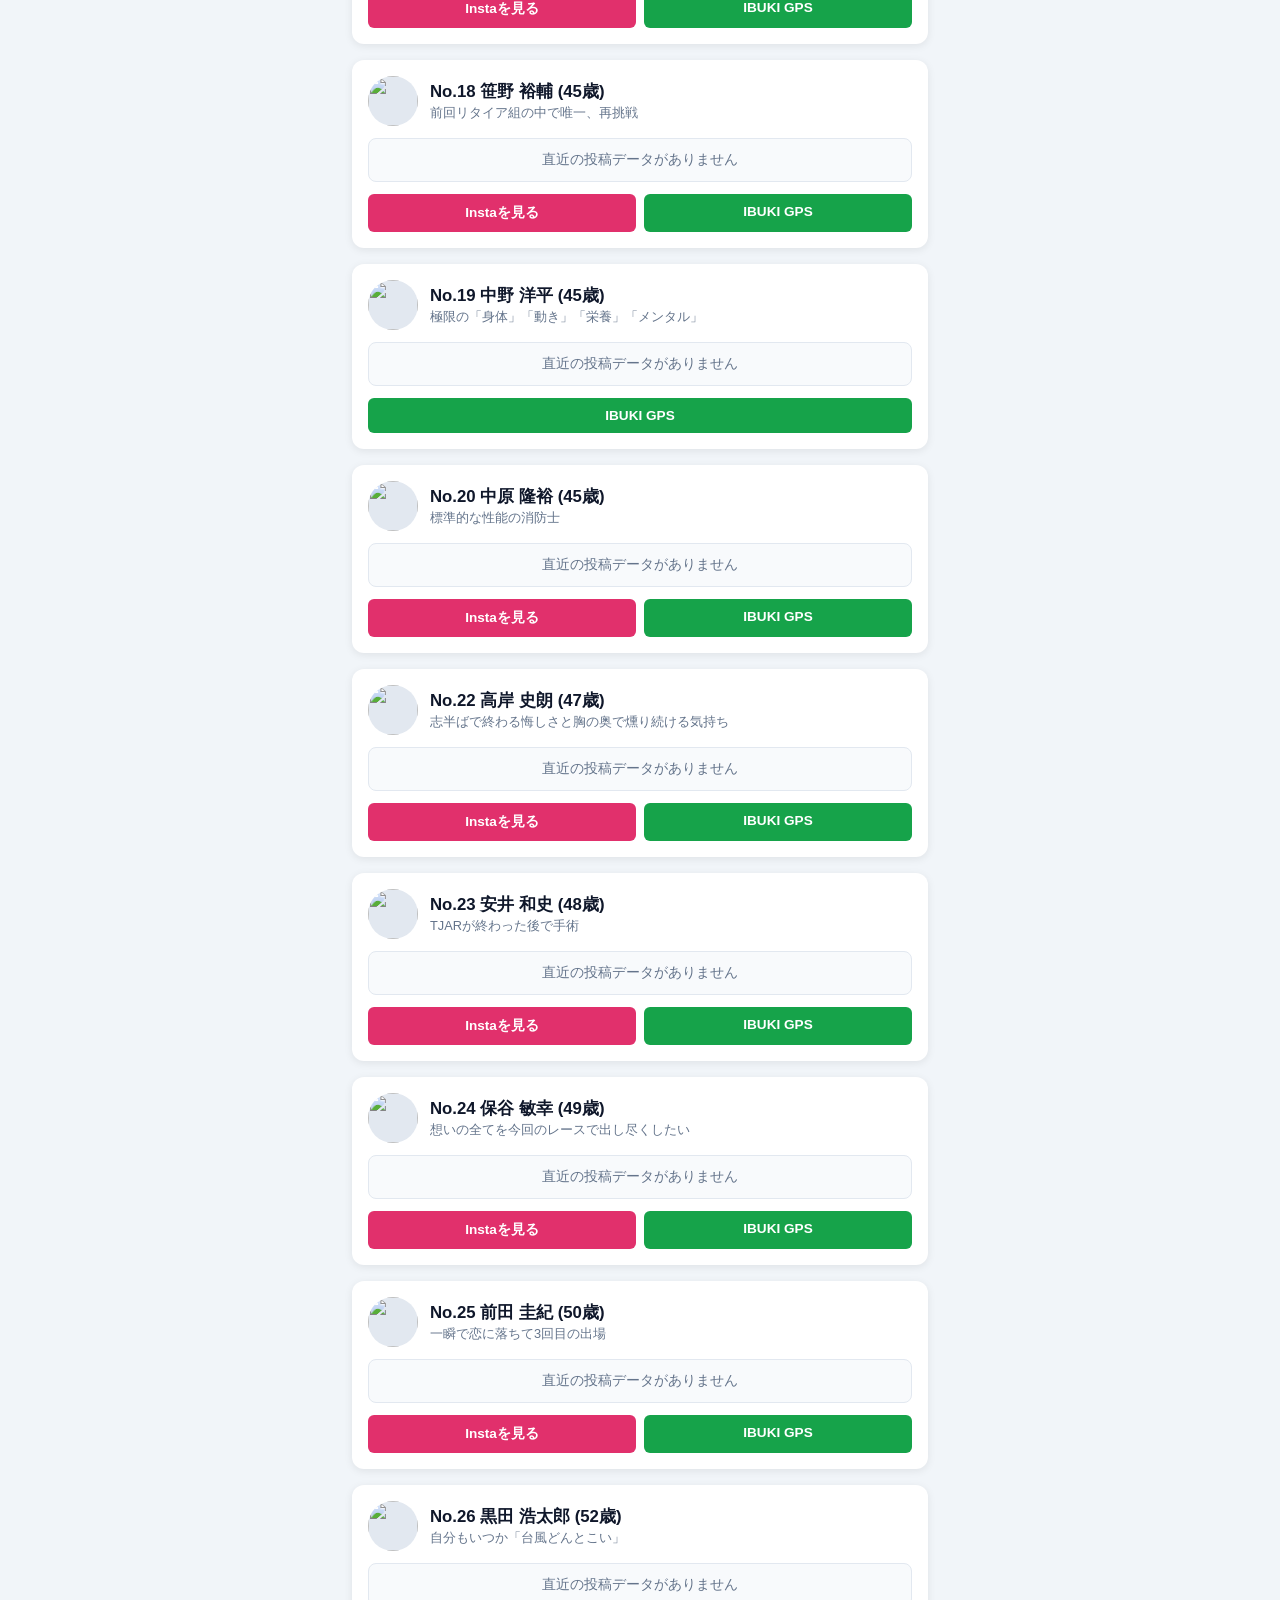
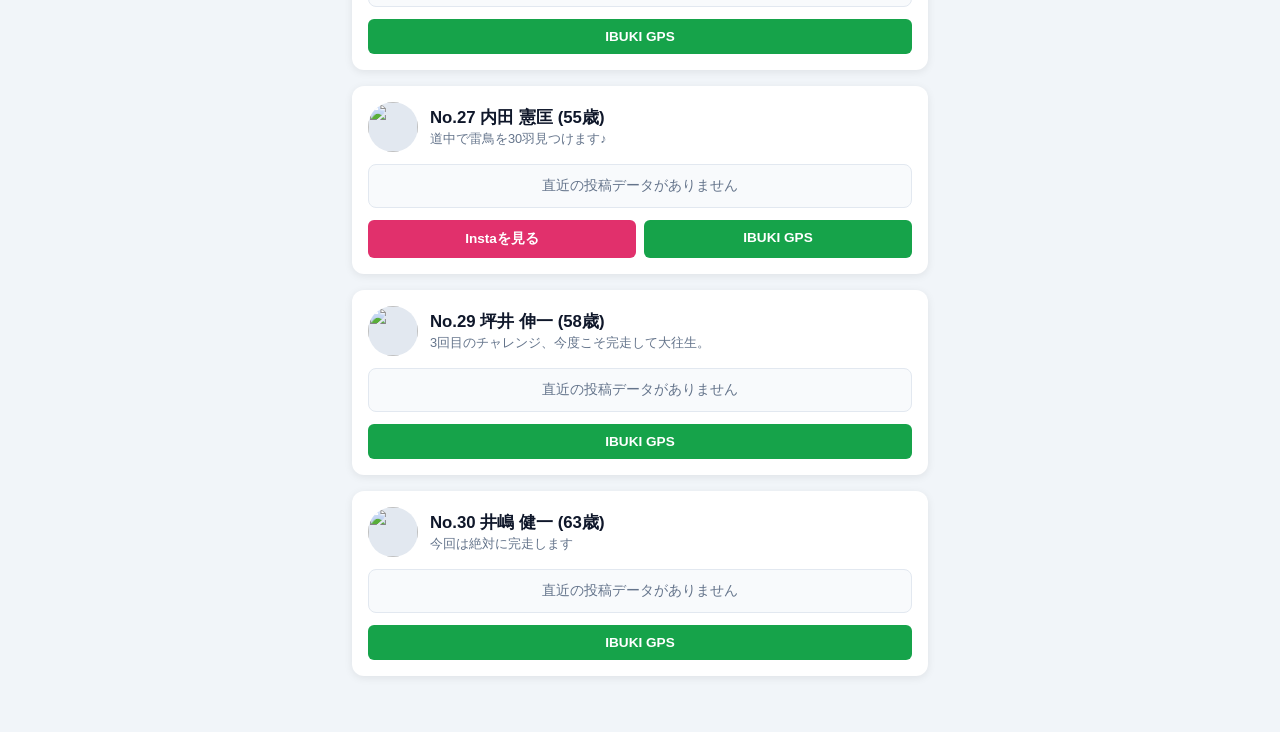
==== commit 7d22afbe: "Update index.html" ====
--- a/index.html
+++ b/index.html
@@ -55,6 +55,22 @@
   </style>
 </head>
 <body>
+  
+  <!-- Yahoo!リアルタイム検索 埋め込みエリア -->
+<div style="background:#ffffff; border-radius:12px; padding:16px; margin:16px; box-shadow:0 2px 8px rgba(0,0,0,0.08);">
+  <div style="font-weight:bold; font-size:1.05rem; color:#0f172a; margin-bottom:12px; display:flex; justify-content:space-between; align-items:center;">
+    <span>💬 「TJAR」最新の反響（Yahoo!リアルタイム）</span>
+    <a href="https://search.yahoo.co.jp/realtime/search?p=TJAR" target="_blank" rel="noopener" style="font-size:0.8rem; color:#2563eb; text-decoration:none;">別タブで開く ↗</a>
+  </div>
+  
+  <div style="width:100%; height:500px; border-radius:8px; overflow:hidden; border:1px solid #e2e8f0; background:#f8fafc;">
+    <iframe 
+      src="https://search.yahoo.co.jp/realtime/search?p=TJAR" 
+      style="width:100%; height:100%; border:none;"
+      title="Yahoo!リアルタイム検索 TJAR">
+    </iframe>
+  </div>
+</div>
   <header>
     <h1>TJAR 2026 SNS Tracker</h1>
     <div id="last-update">データ読み込み中...</div>
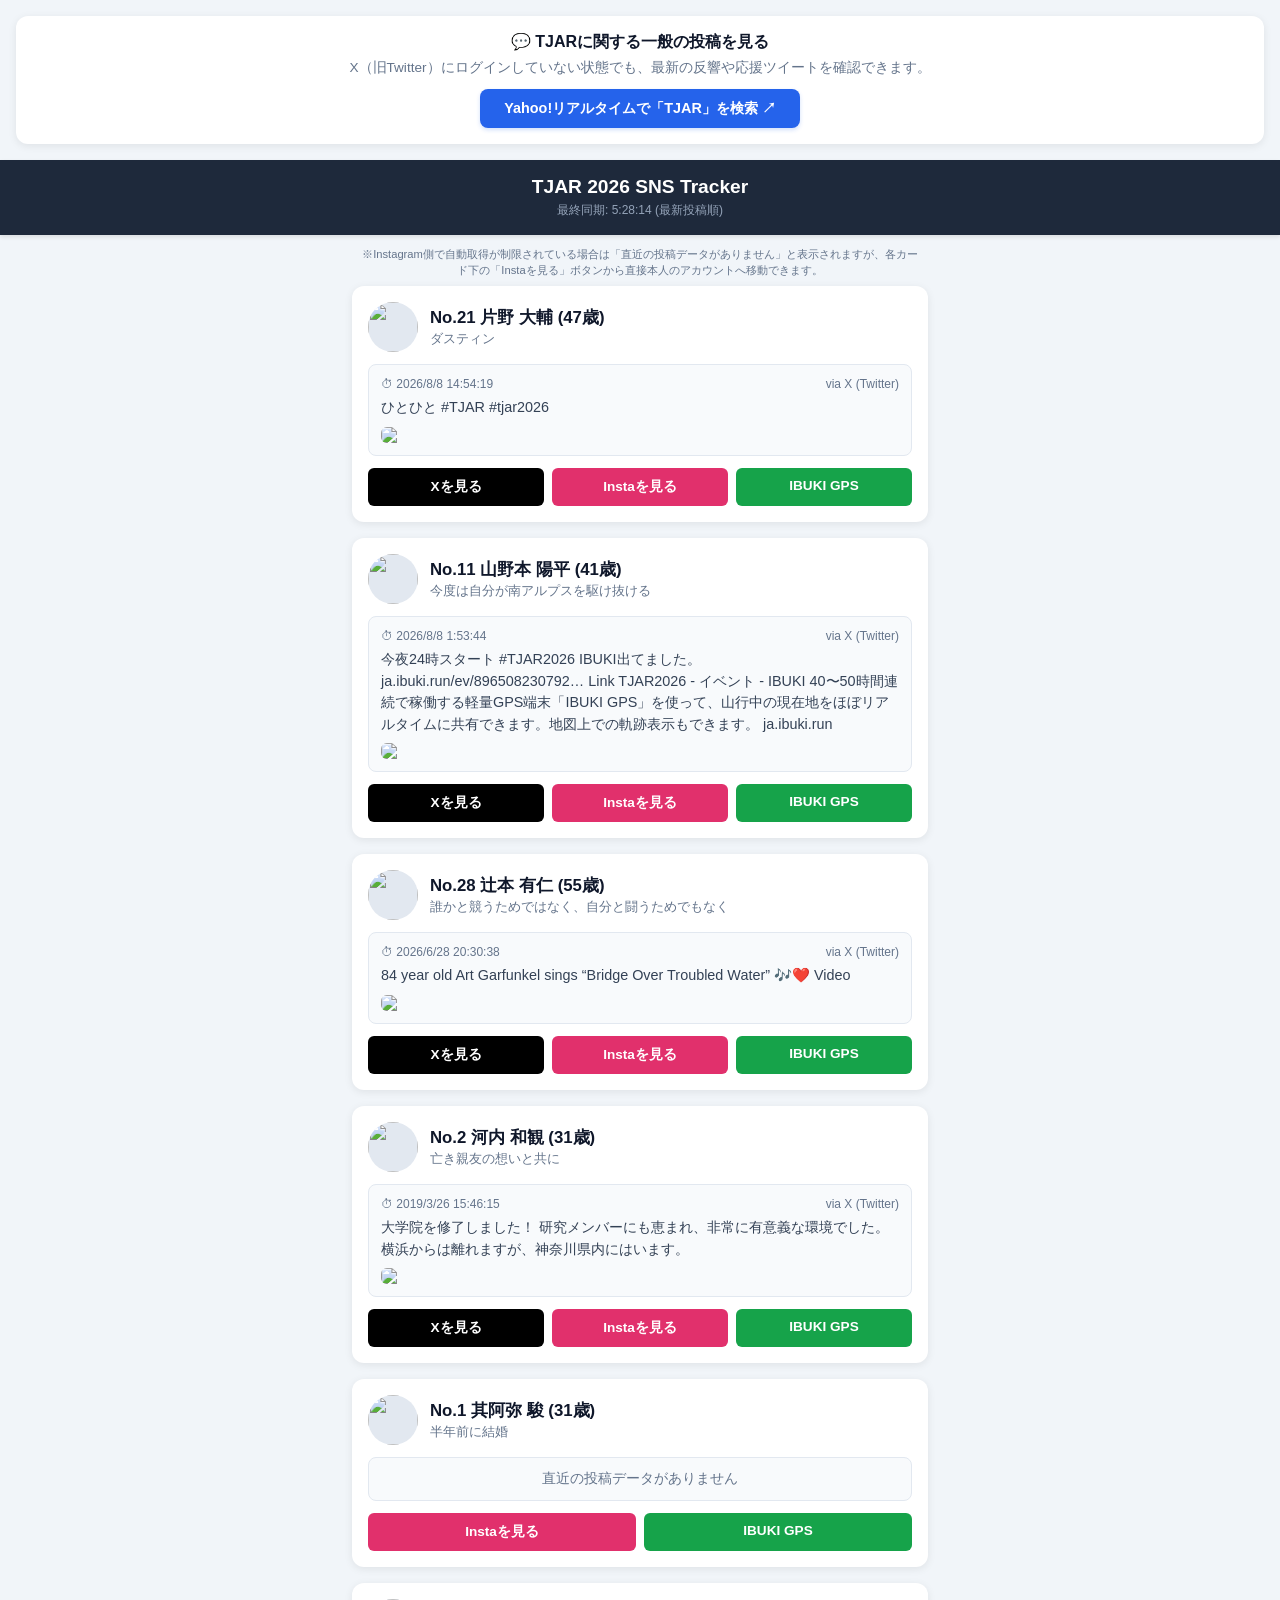
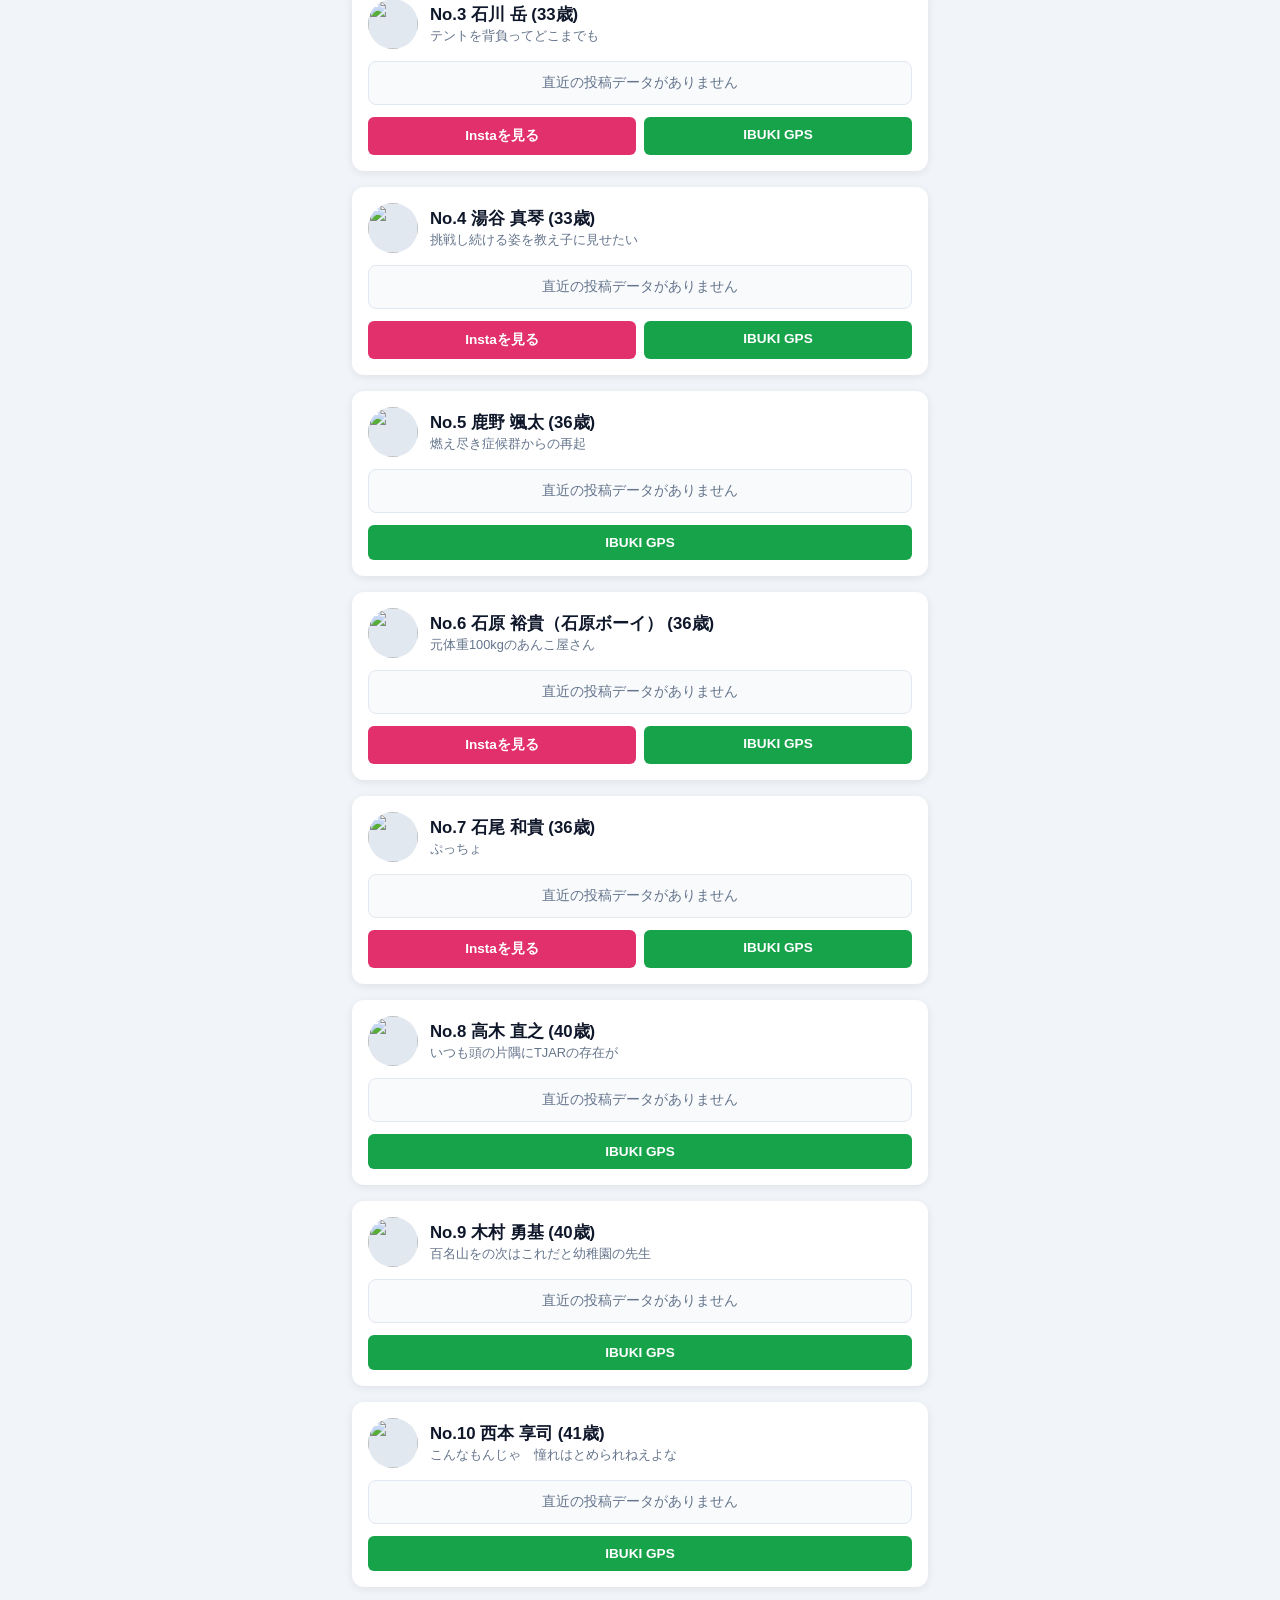
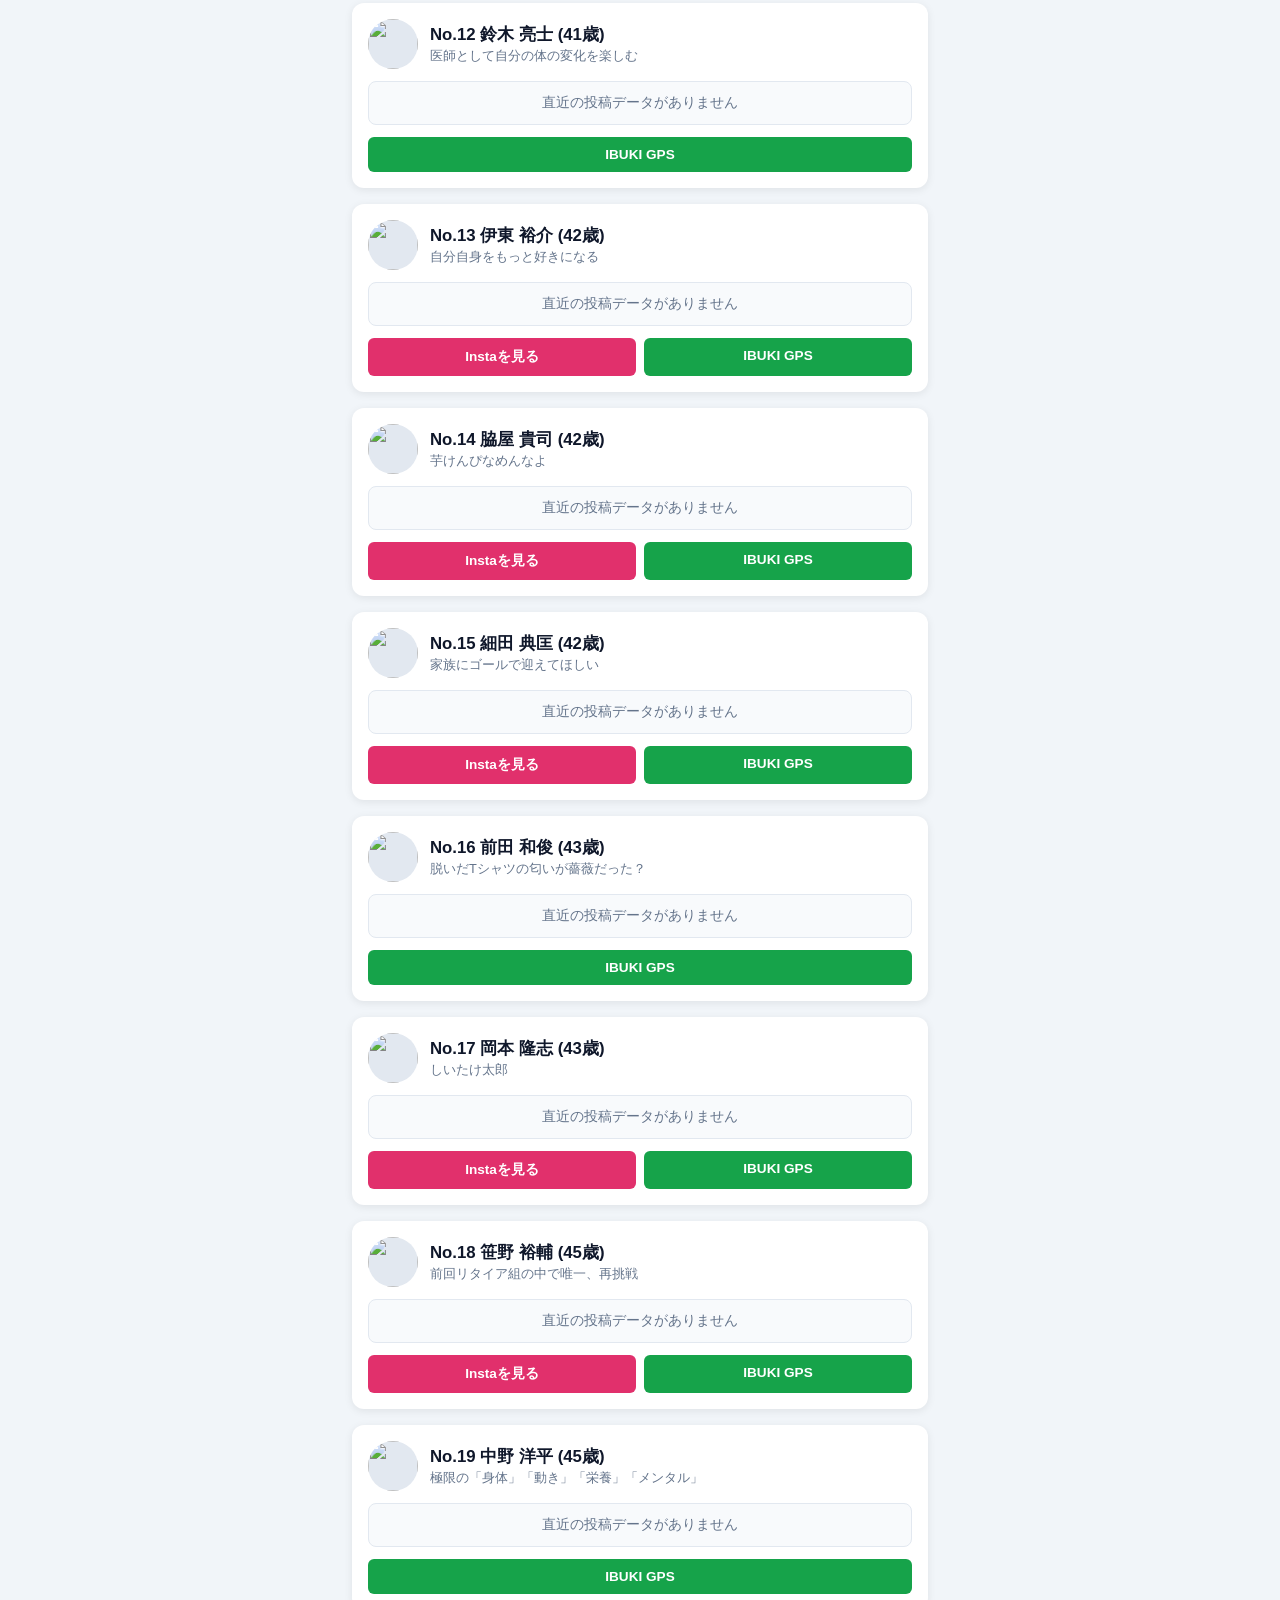
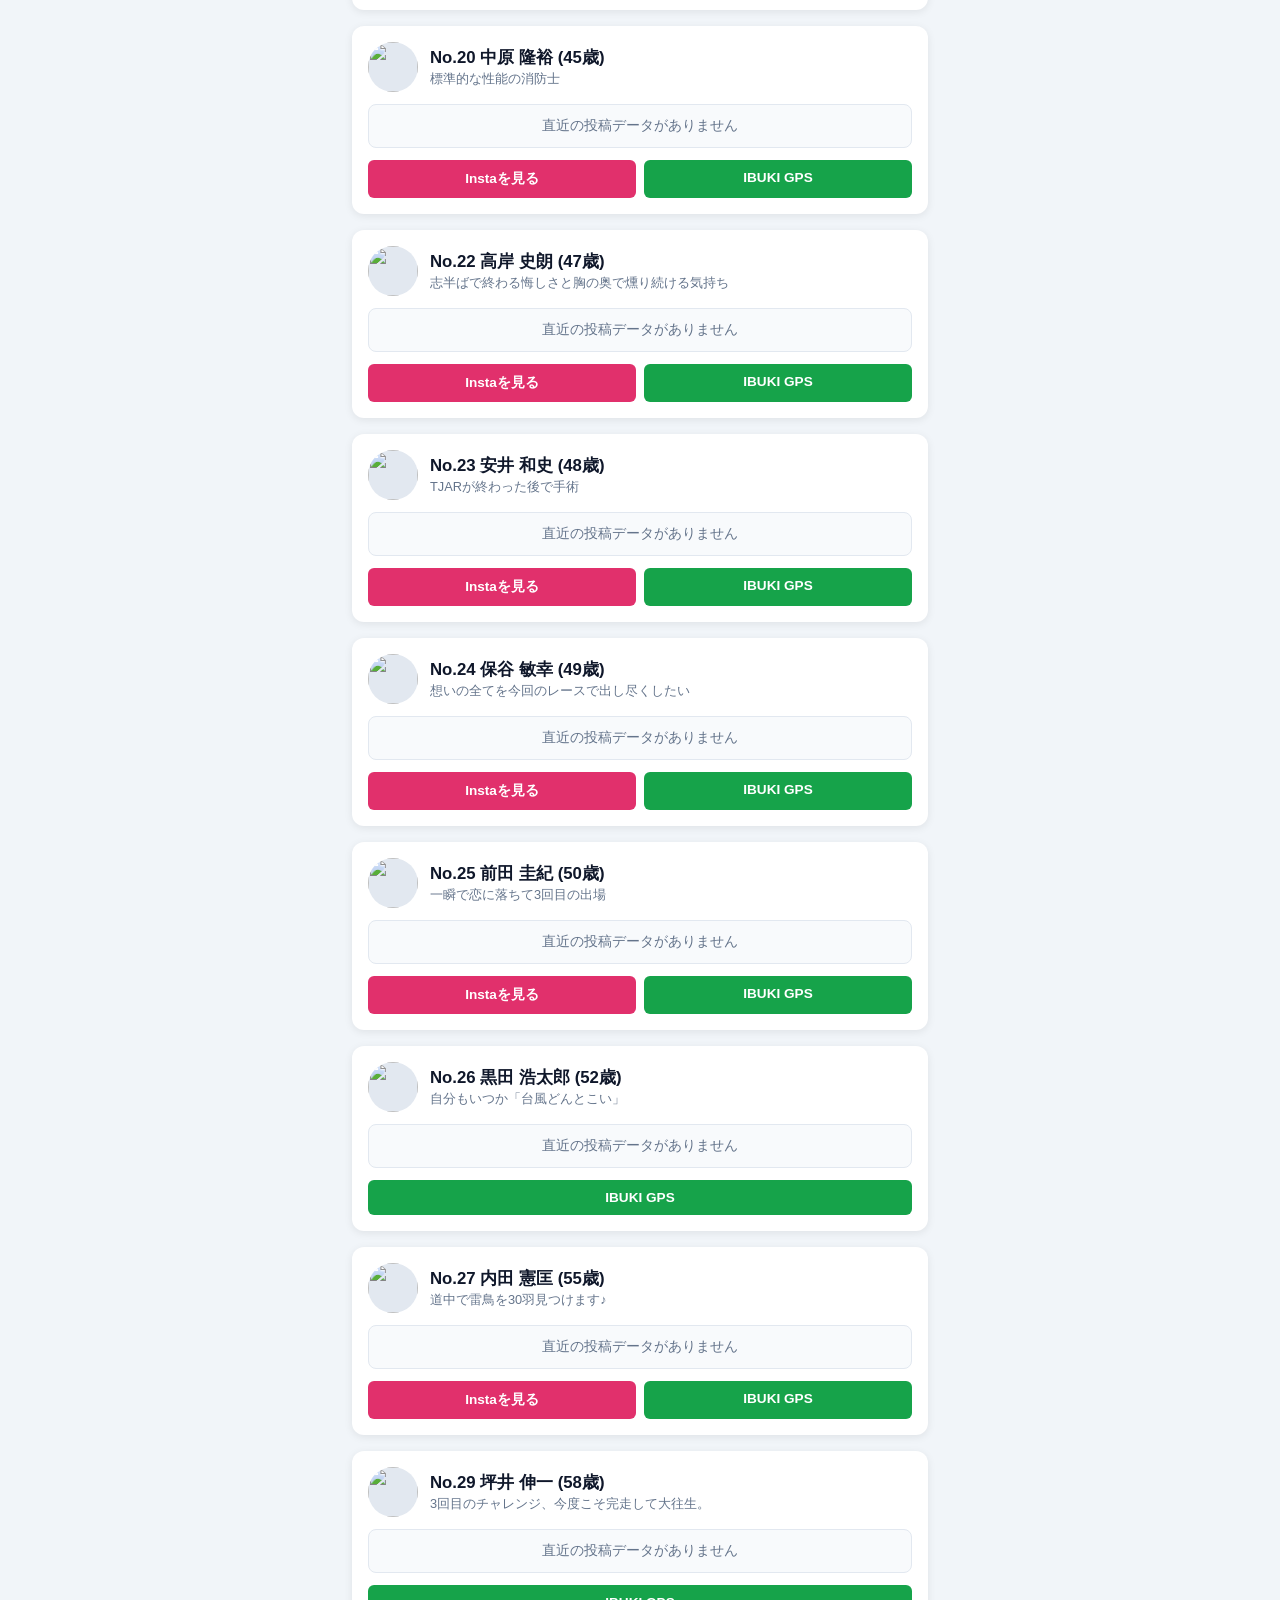
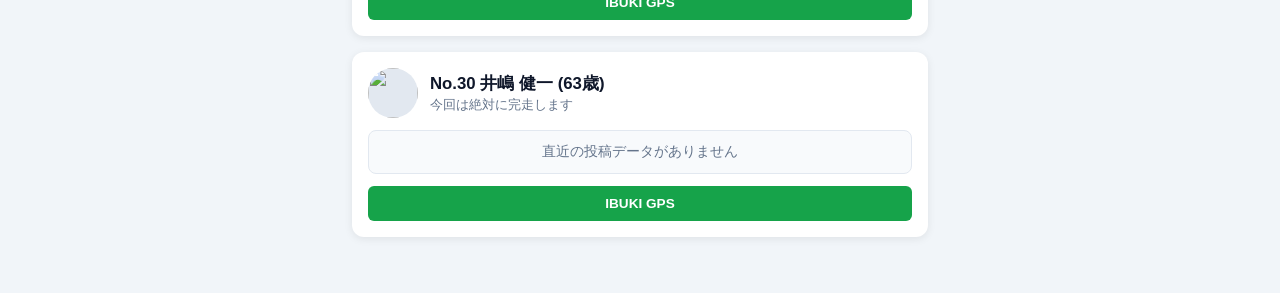
==== commit 01339657: "Update index.html" ====
--- a/index.html
+++ b/index.html
@@ -56,21 +56,19 @@
 </head>
 <body>
   
-  <!-- Yahoo!リアルタイム検索 埋め込みエリア -->
-<div style="background:#ffffff; border-radius:12px; padding:16px; margin:16px; box-shadow:0 2px 8px rgba(0,0,0,0.08);">
-  <div style="font-weight:bold; font-size:1.05rem; color:#0f172a; margin-bottom:12px; display:flex; justify-content:space-between; align-items:center;">
-    <span>💬 「TJAR」最新の反響（Yahoo!リアルタイム）</span>
-    <a href="https://search.yahoo.co.jp/realtime/search?p=TJAR" target="_blank" rel="noopener" style="font-size:0.8rem; color:#2563eb; text-decoration:none;">別タブで開く ↗</a>
+<!-- Yahoo!リアルタイム検索 誘導カード -->
+<div style="background:#ffffff; border-radius:12px; padding:16px; margin:16px; box-shadow:0 2px 8px rgba(0,0,0,0.08); text-align:center;">
+  <div style="font-weight:bold; font-size:1rem; color:#0f172a; margin-bottom:6px;">
+    💬 TJARに関する一般の投稿を見る
   </div>
+  <p style="font-size:0.85rem; color:#64748b; margin:0 0 12px 0;">
+    X（旧Twitter）にログインしていない状態でも、最新の反響や応援ツイートを確認できます。
+  </p>
+  <a href="https://search.yahoo.co.jp/realtime/search?p=TJAR" target="_blank" rel="noopener" style="display:inline-block; width:100%; max-width:320px; padding:10px 0; background:#2563eb; color:#ffffff; font-weight:bold; font-size:0.9rem; border-radius:8px; text-decoration:none; box-shadow:0 2px 4px rgba(37,99,235,0.2);">
+    Yahoo!リアルタイムで「TJAR」を検索 ↗
+  </a>
+</div>
   
-  <div style="width:100%; height:500px; border-radius:8px; overflow:hidden; border:1px solid #e2e8f0; background:#f8fafc;">
-    <iframe 
-      src="https://search.yahoo.co.jp/realtime/search?p=TJAR" 
-      style="width:100%; height:100%; border:none;"
-      title="Yahoo!リアルタイム検索 TJAR">
-    </iframe>
-  </div>
-</div>
   <header>
     <h1>TJAR 2026 SNS Tracker</h1>
     <div id="last-update">データ読み込み中...</div>
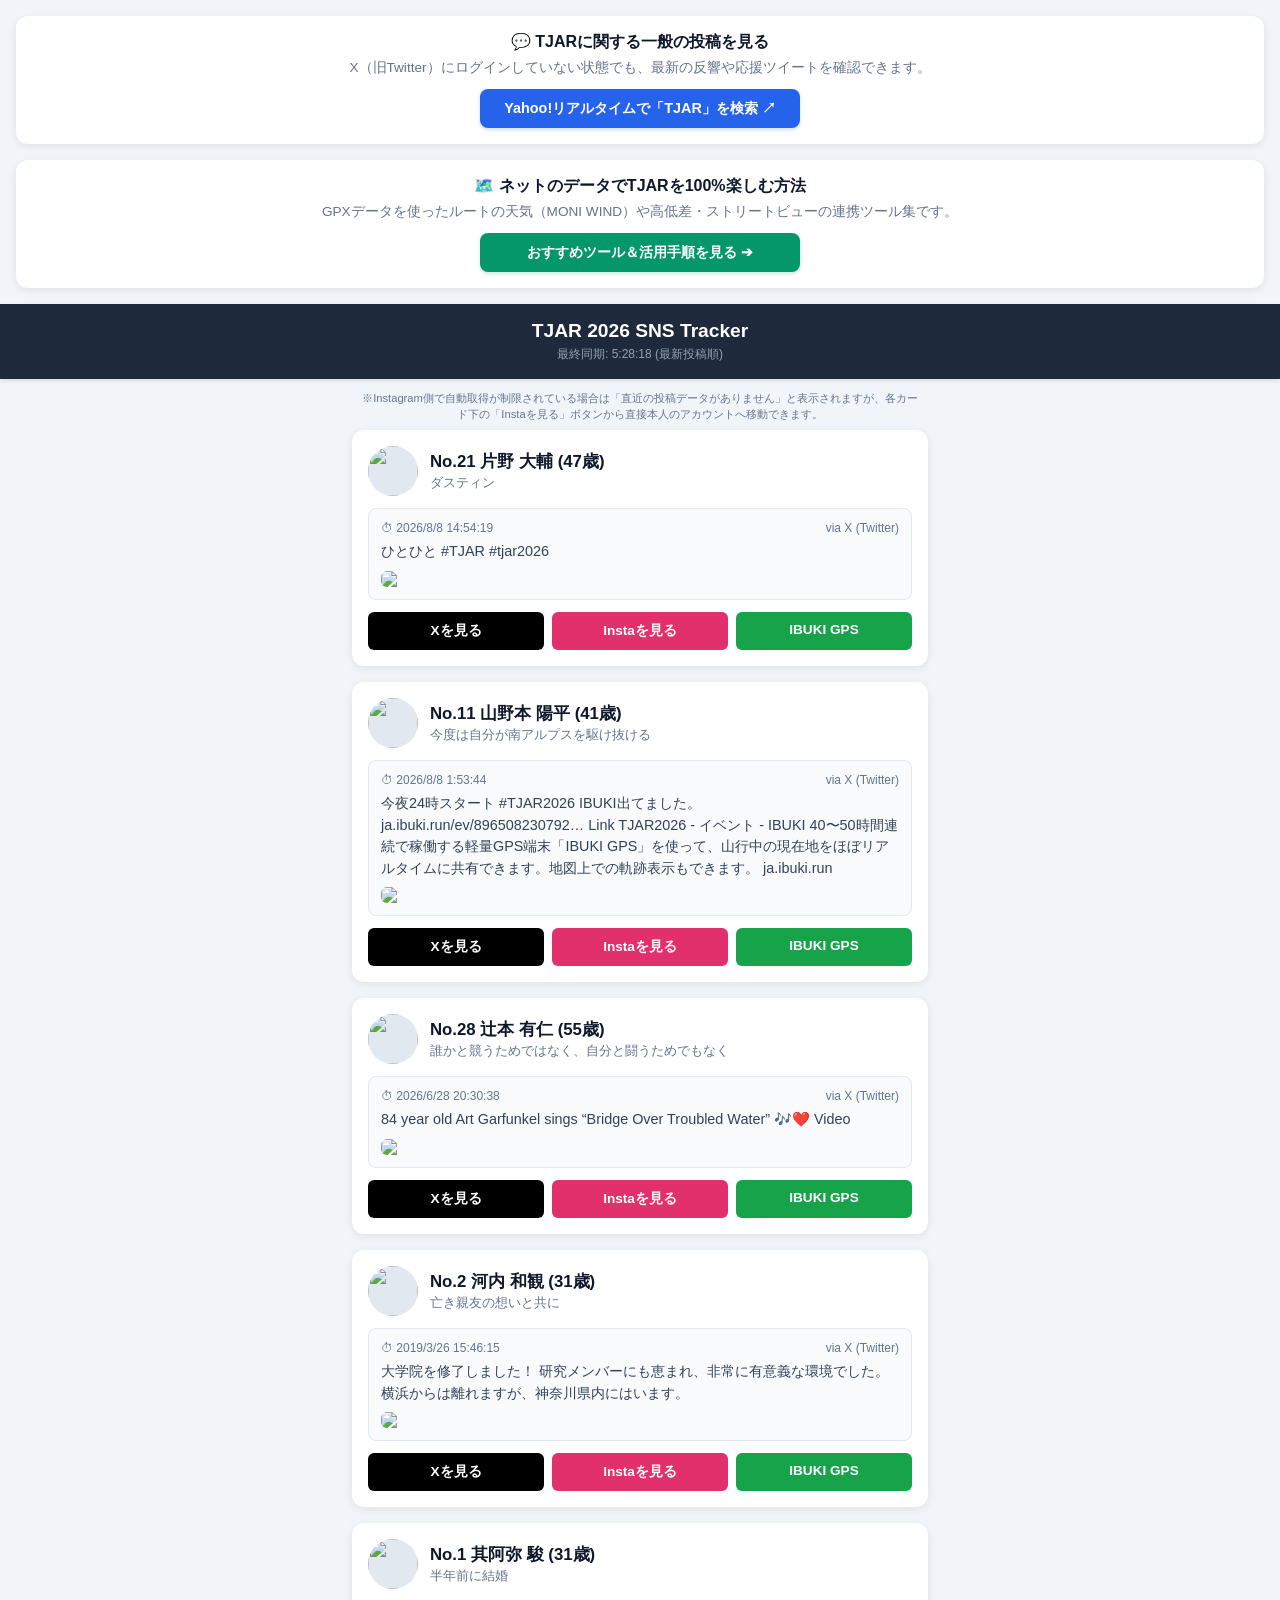
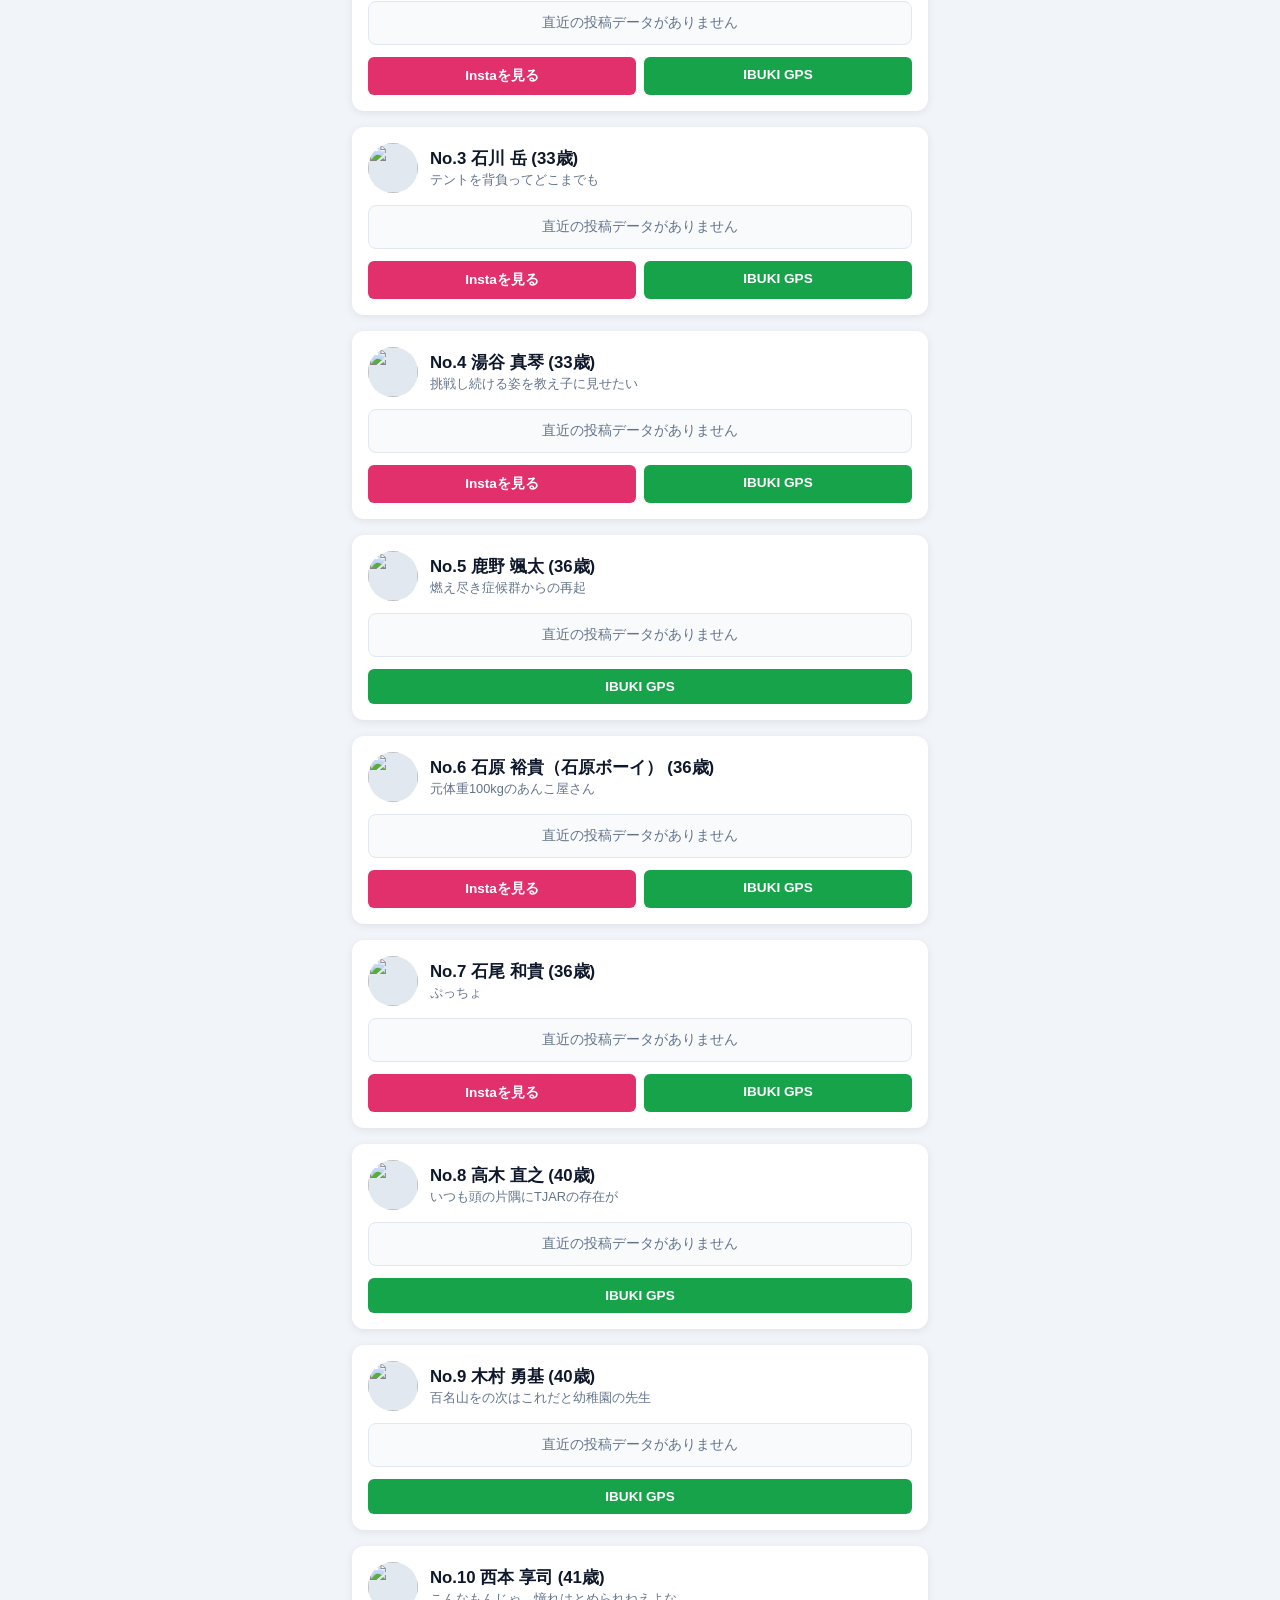
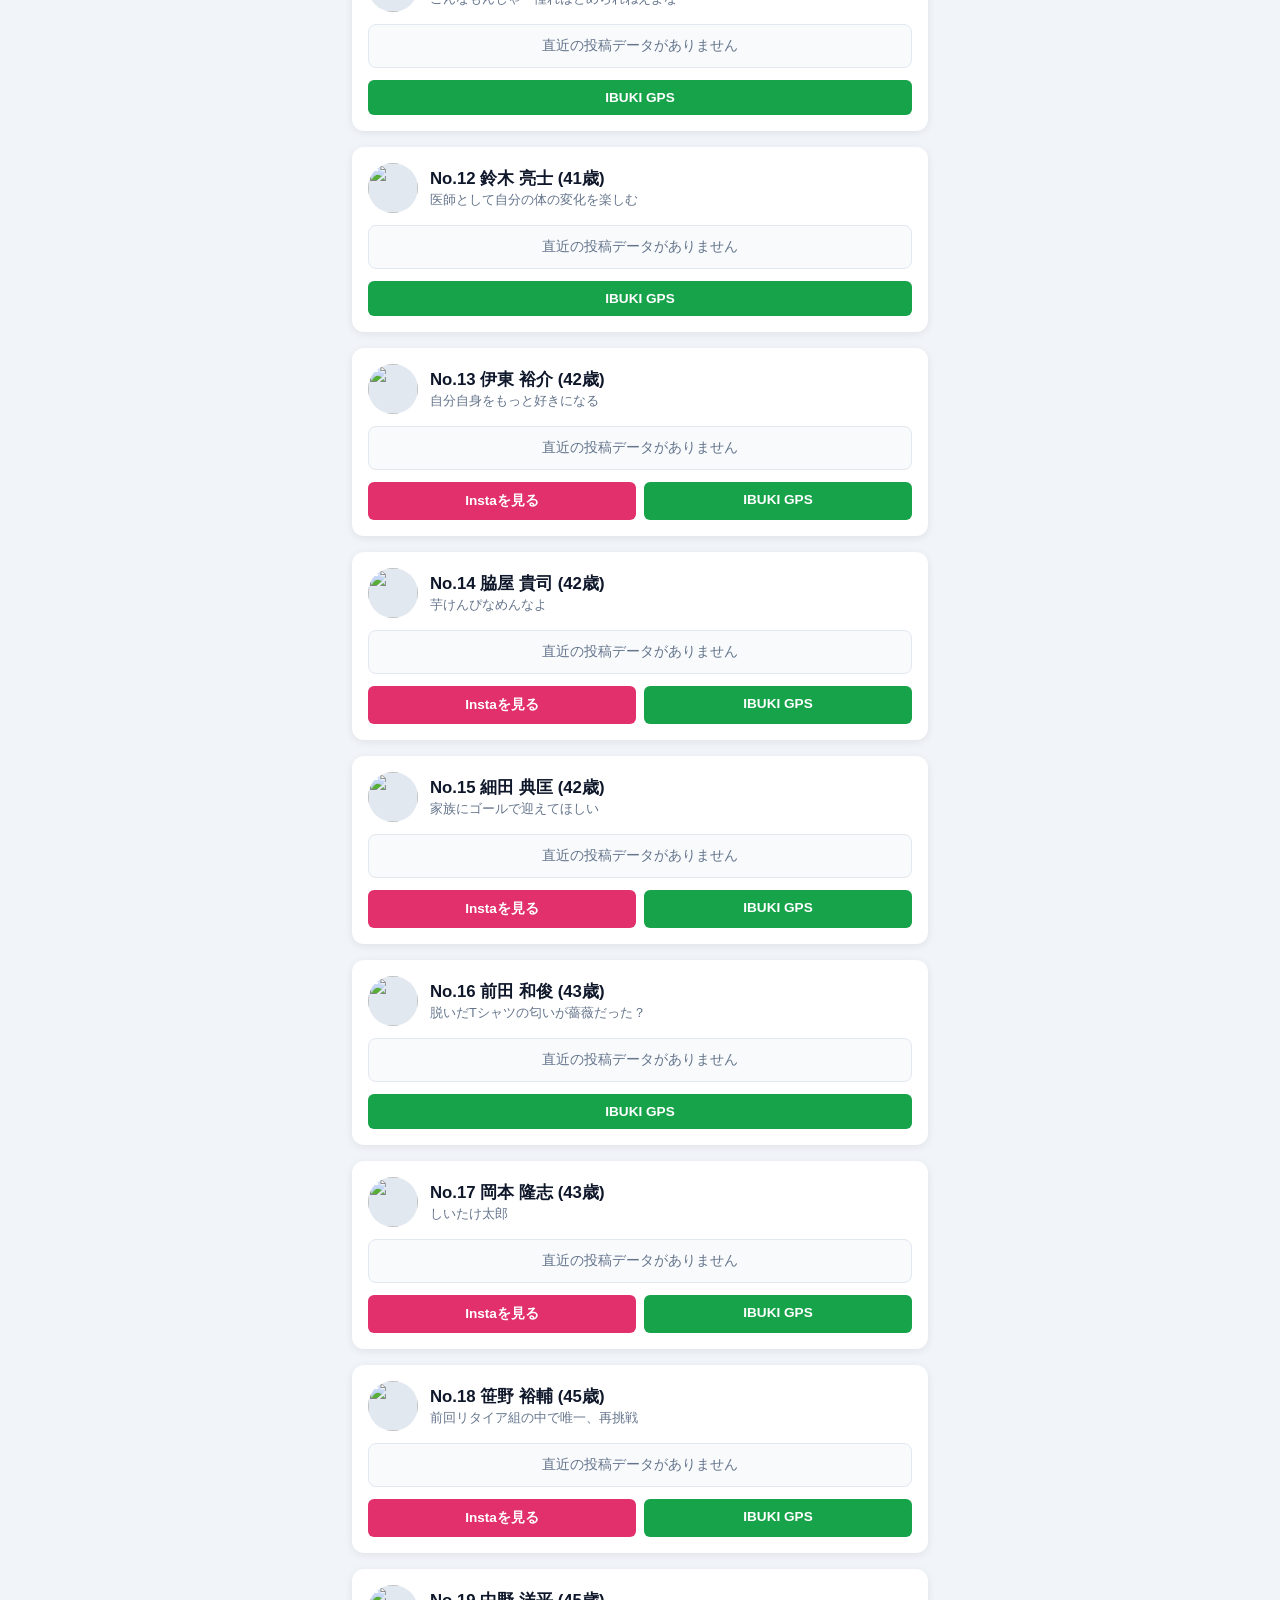
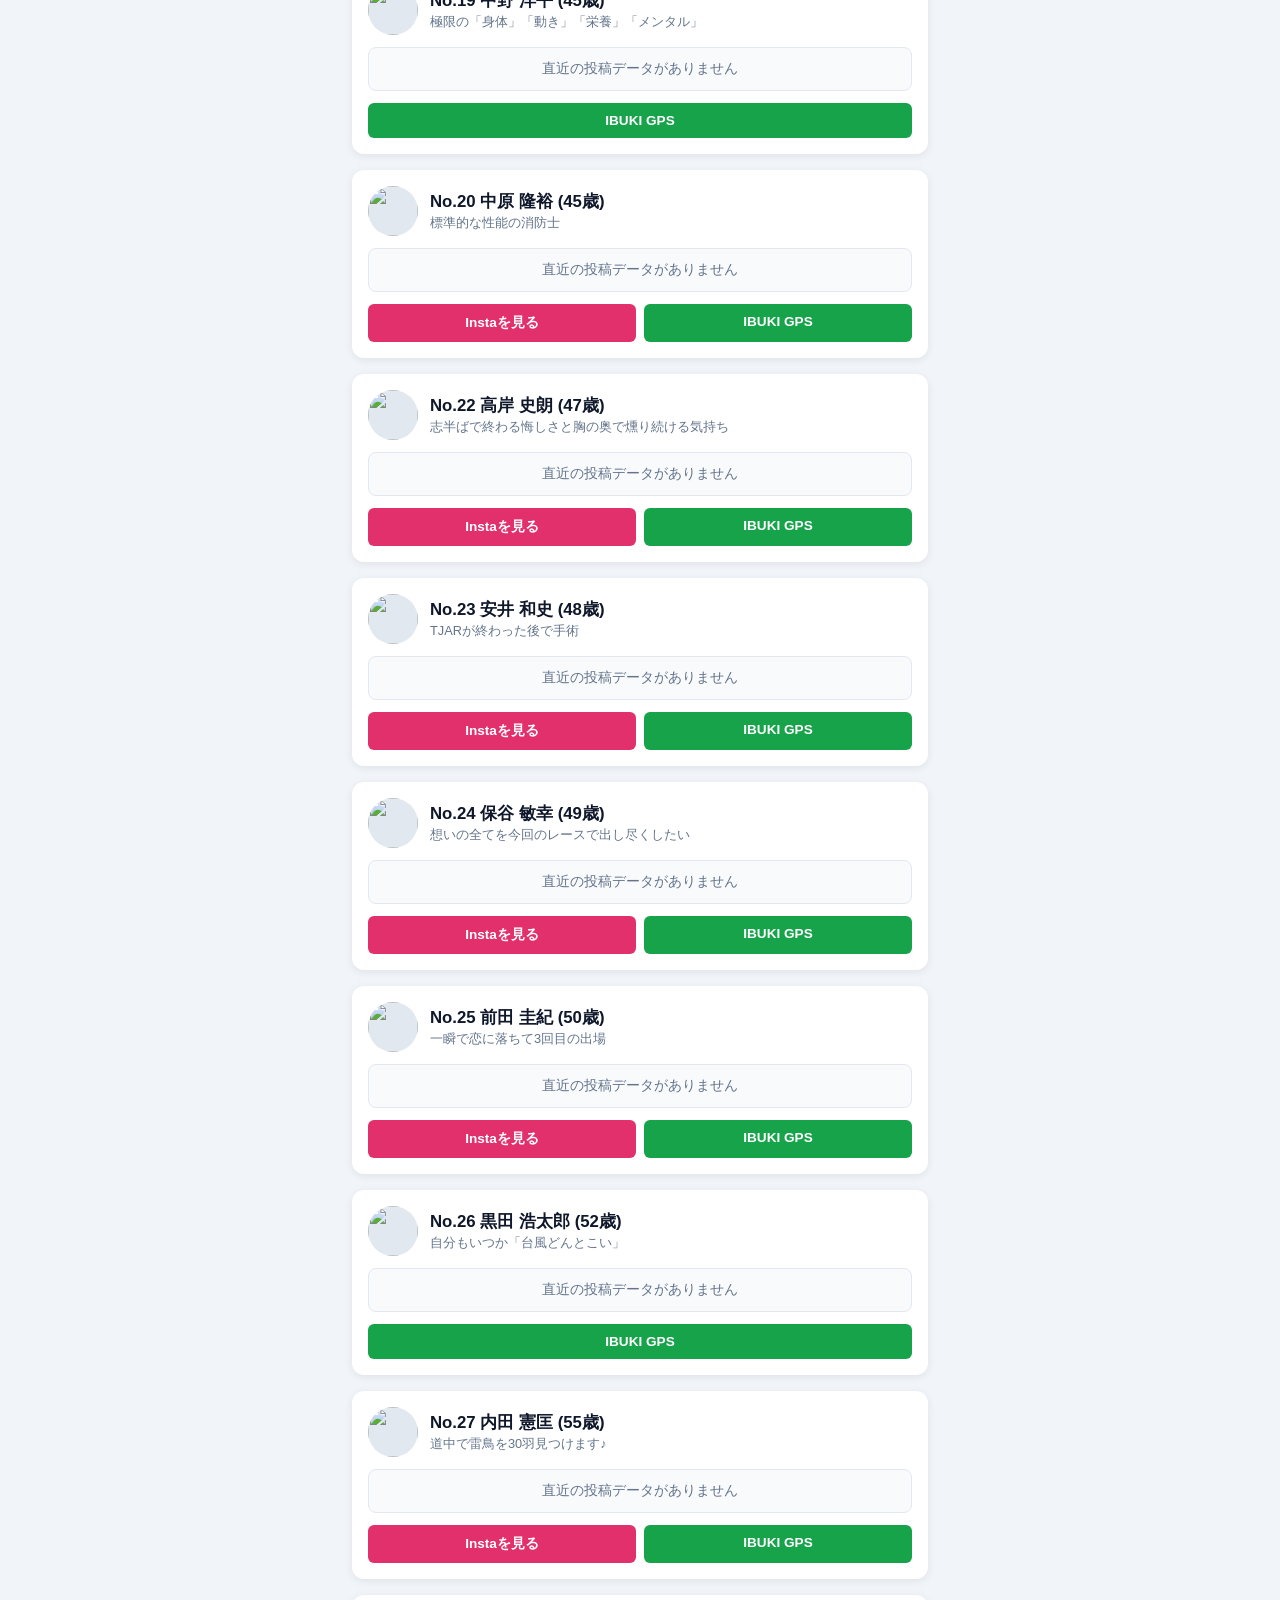
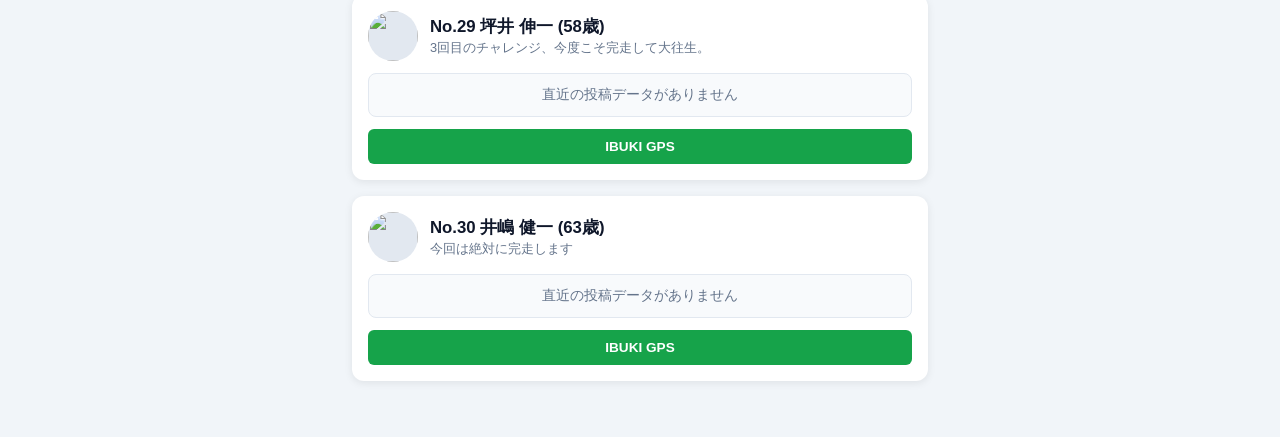
==== commit 249fa892: "Update index.html tools追加" ====
--- a/index.html
+++ b/index.html
@@ -68,6 +68,19 @@
     Yahoo!リアルタイムで「TJAR」を検索 ↗
   </a>
 </div>
+
+<!-- TJARおすすめツール集への誘導ボタン -->
+<div style="background:#ffffff; border-radius:12px; padding:16px; margin:16px; box-shadow:0 2px 8px rgba(0,0,0,0.08); text-align:center;">
+  <div style="font-weight:bold; font-size:1rem; color:#0f172a; margin-bottom:6px;">
+    🗺️ ネットのデータでTJARを100%楽しむ方法
+  </div>
+  <p style="font-size:0.85rem; color:#64748b; margin:0 0 12px 0;">
+    GPXデータを使ったルートの天気（MONI WIND）や高低差・ストリートビューの連携ツール集です。
+  </p>
+  <a href="tools.html" style="display:inline-block; width:100%; max-width:320px; padding:10px 0; background:#059669; color:#ffffff; font-weight:bold; font-size:0.9rem; border-radius:8px; text-decoration:none; box-shadow:0 2px 4px rgba(5,150,105,0.2);">
+    おすすめツール＆活用手順を見る ➔
+  </a>
+</div>
   
   <header>
     <h1>TJAR 2026 SNS Tracker</h1>
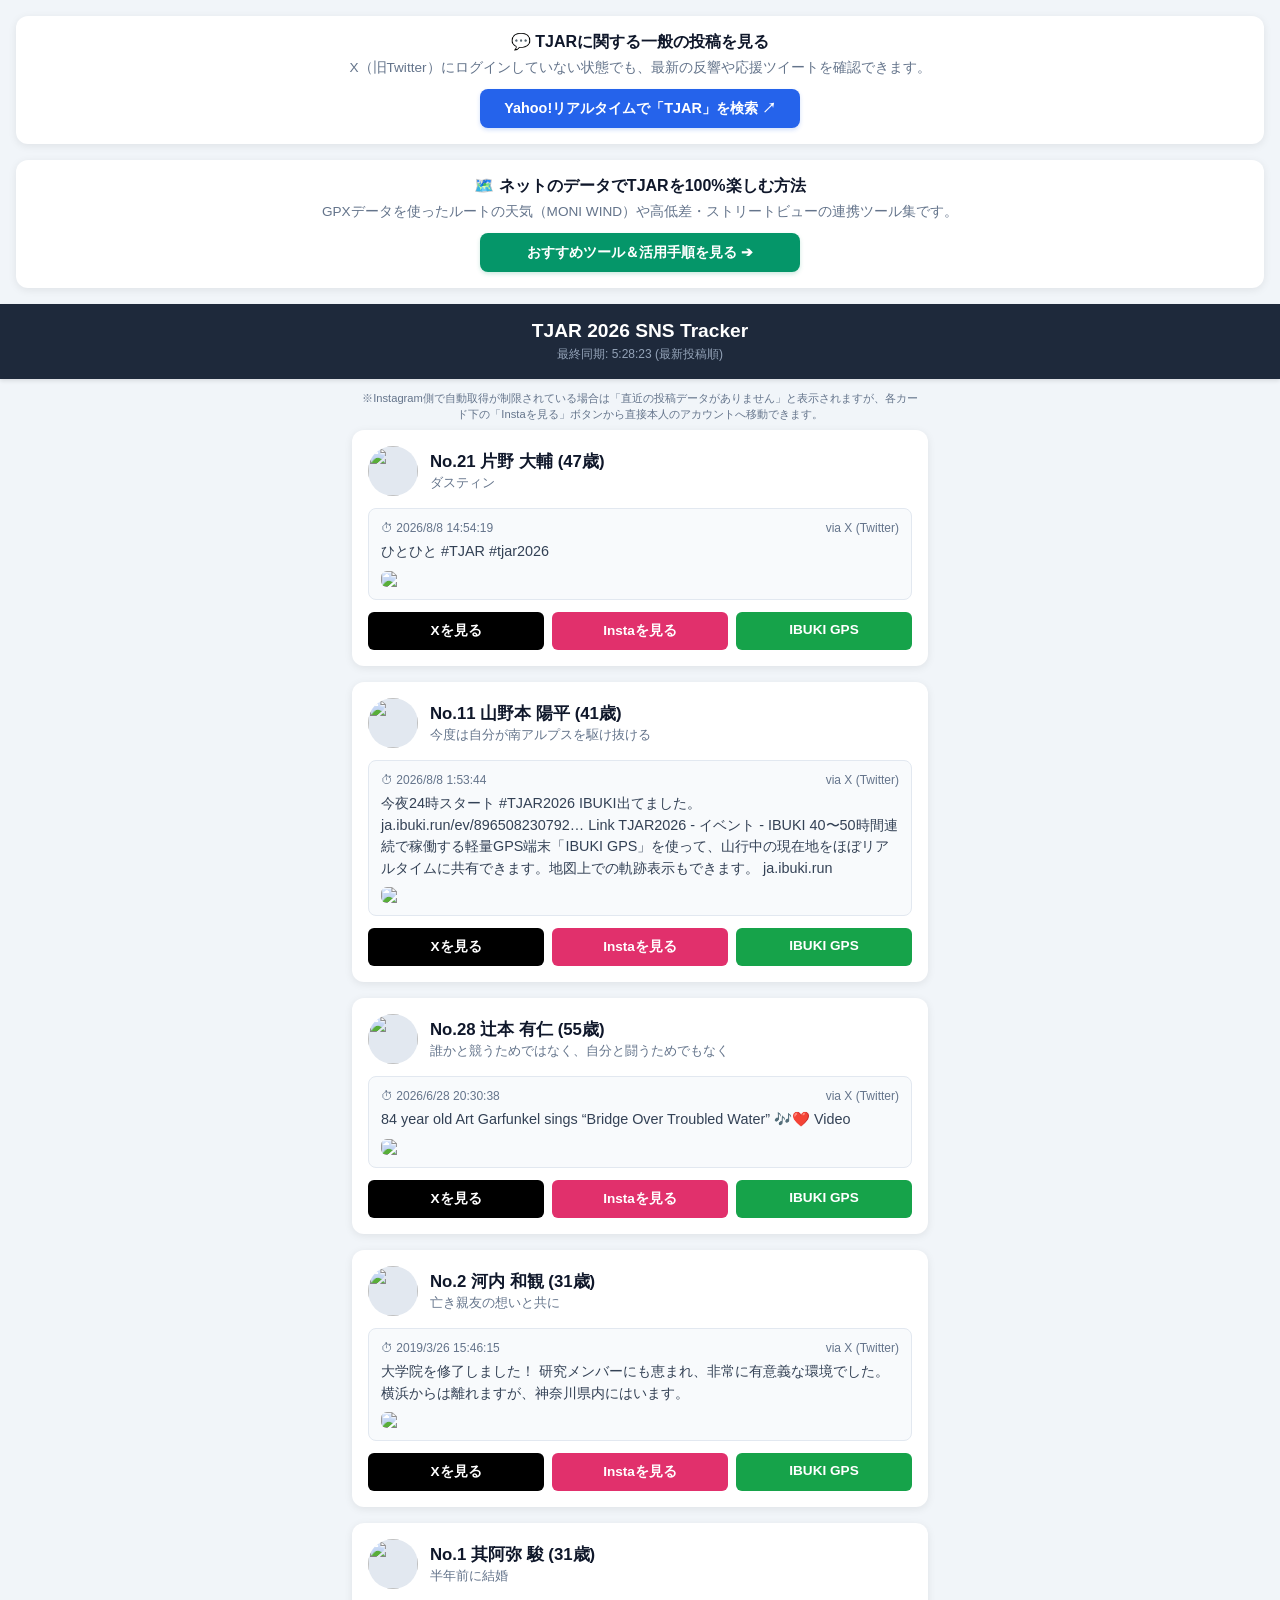
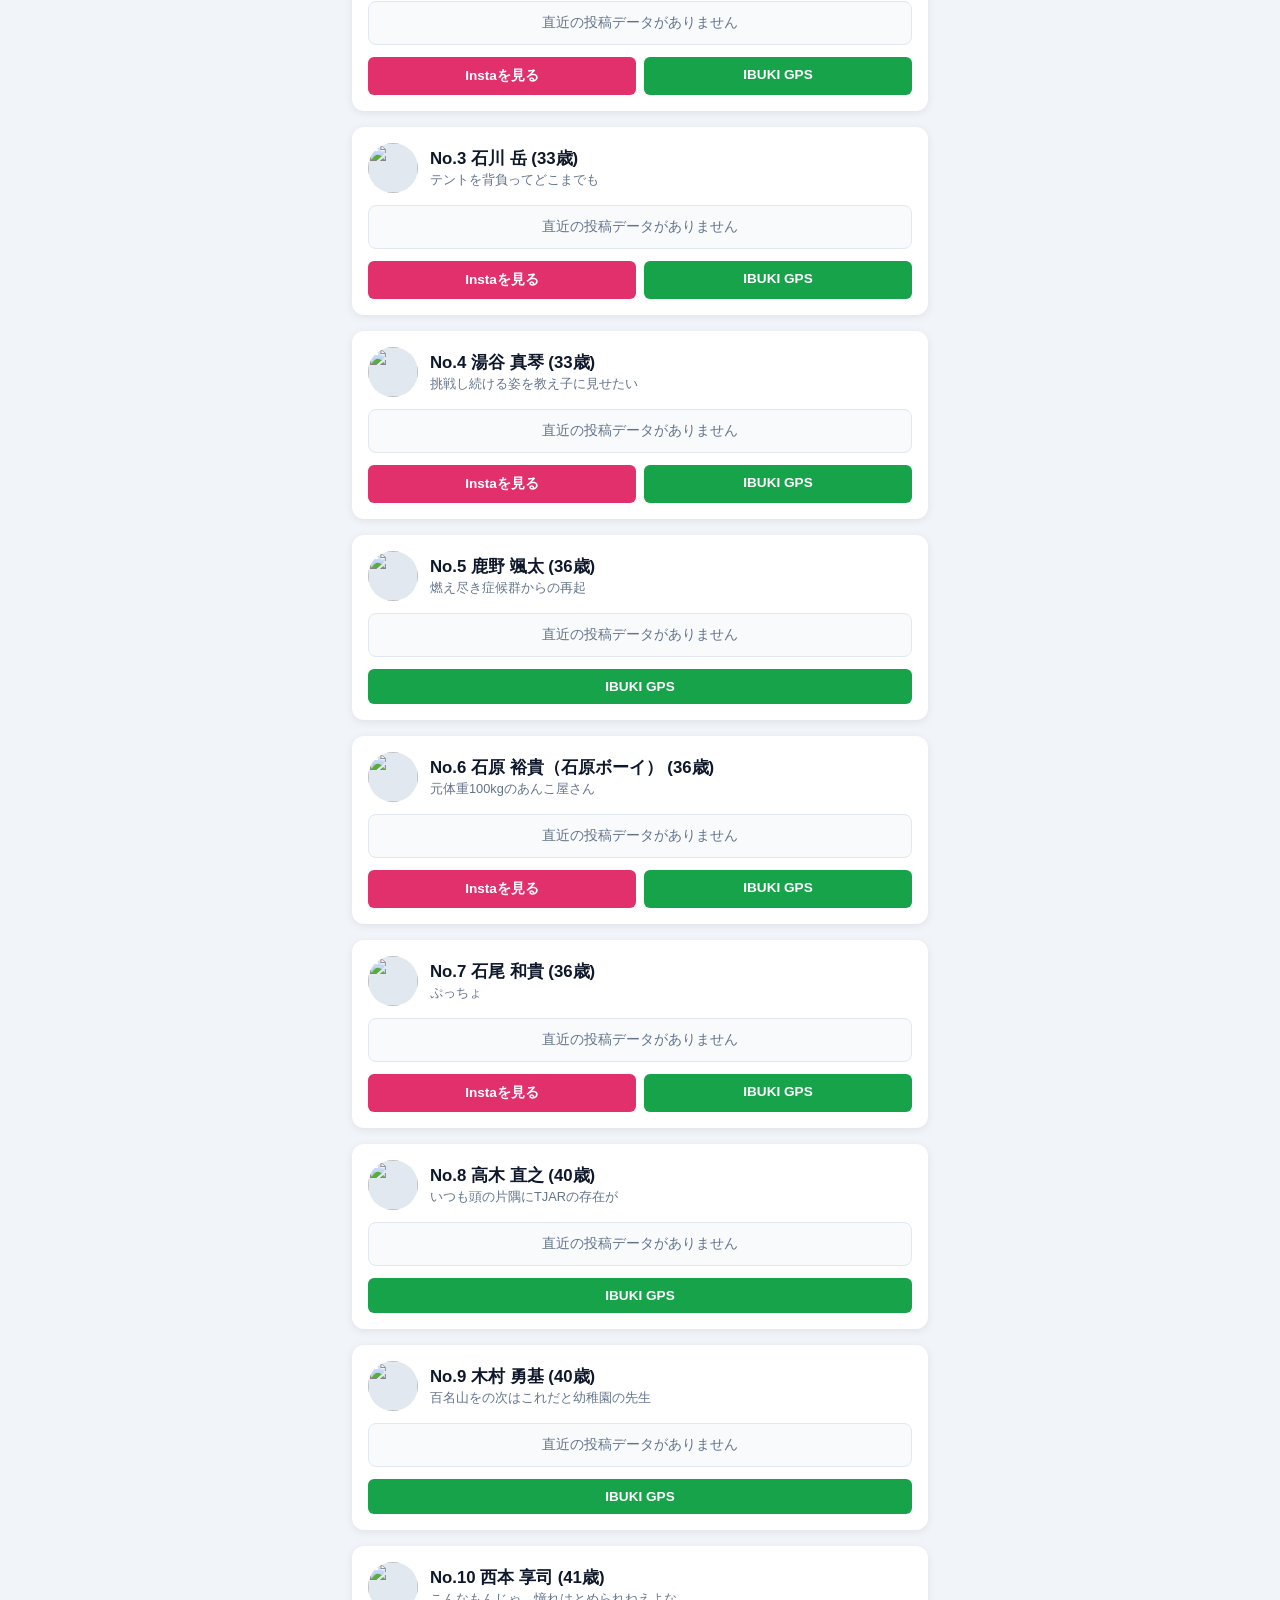
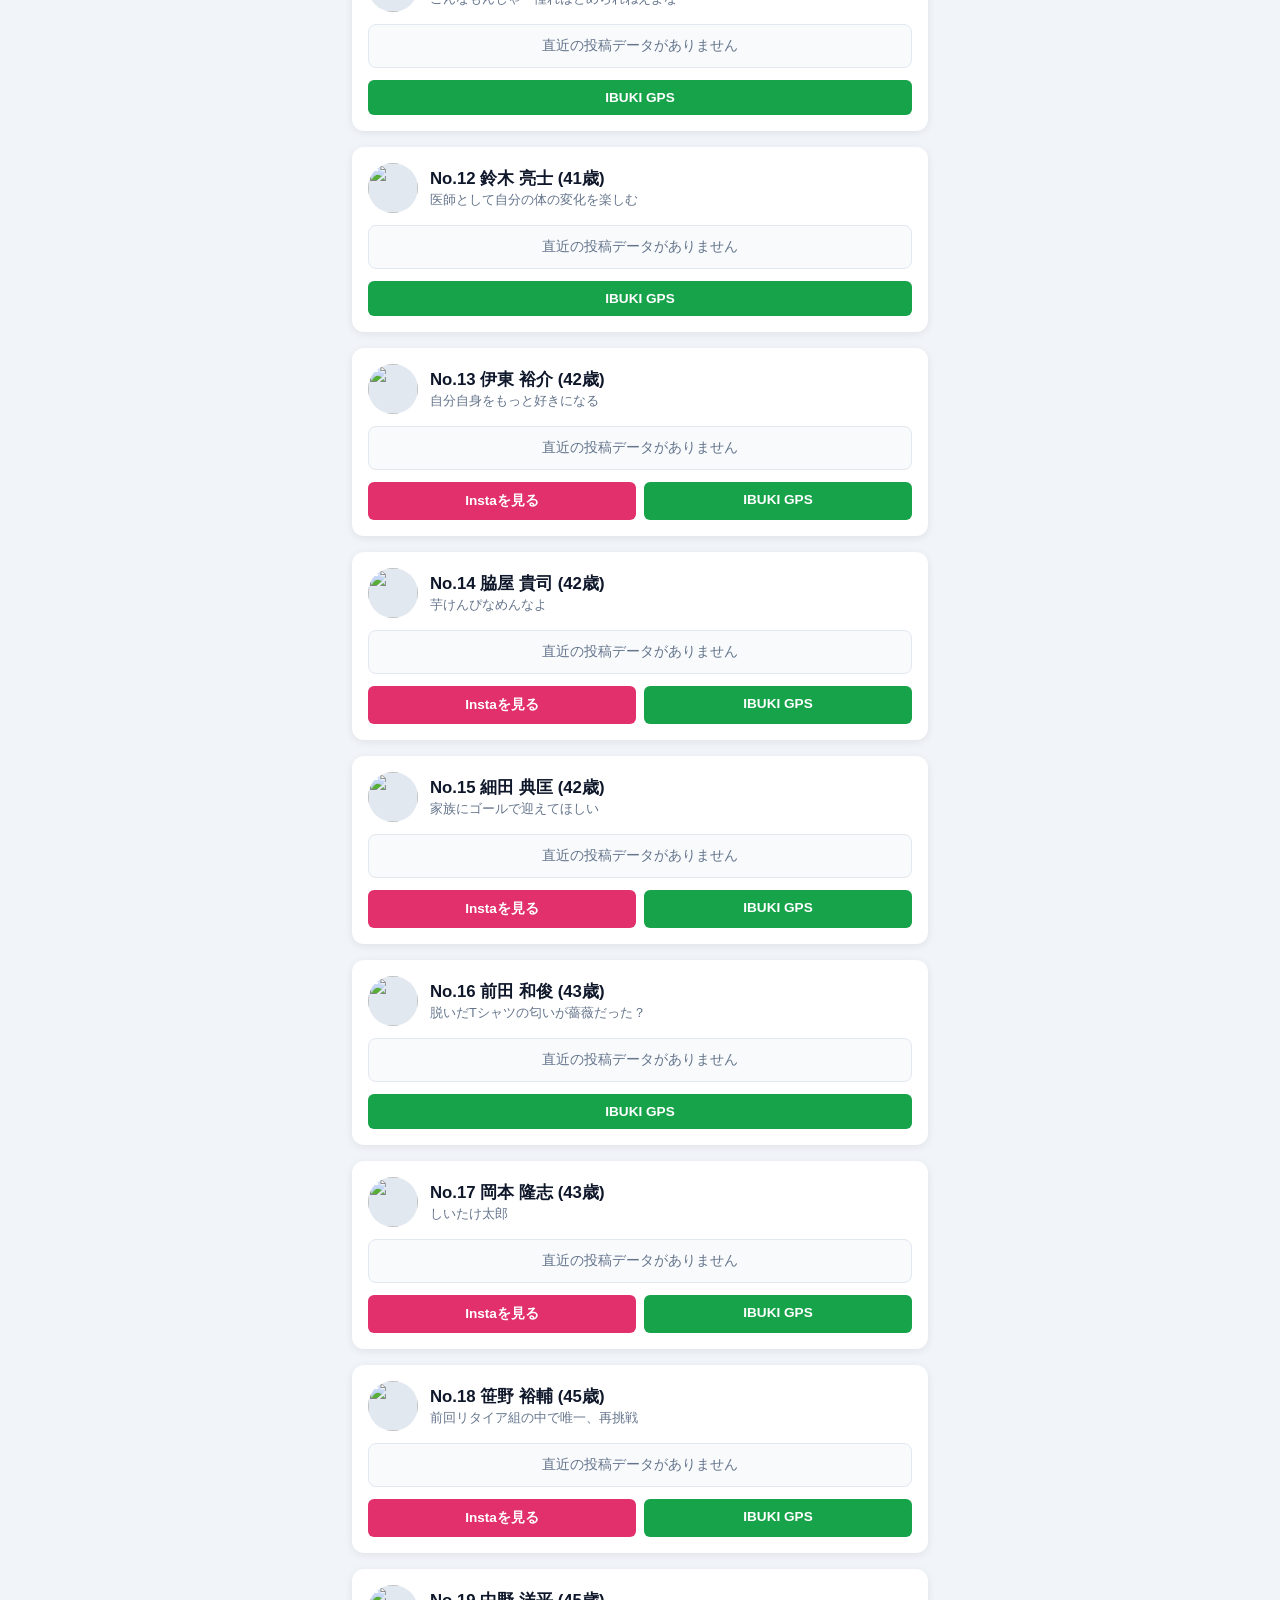
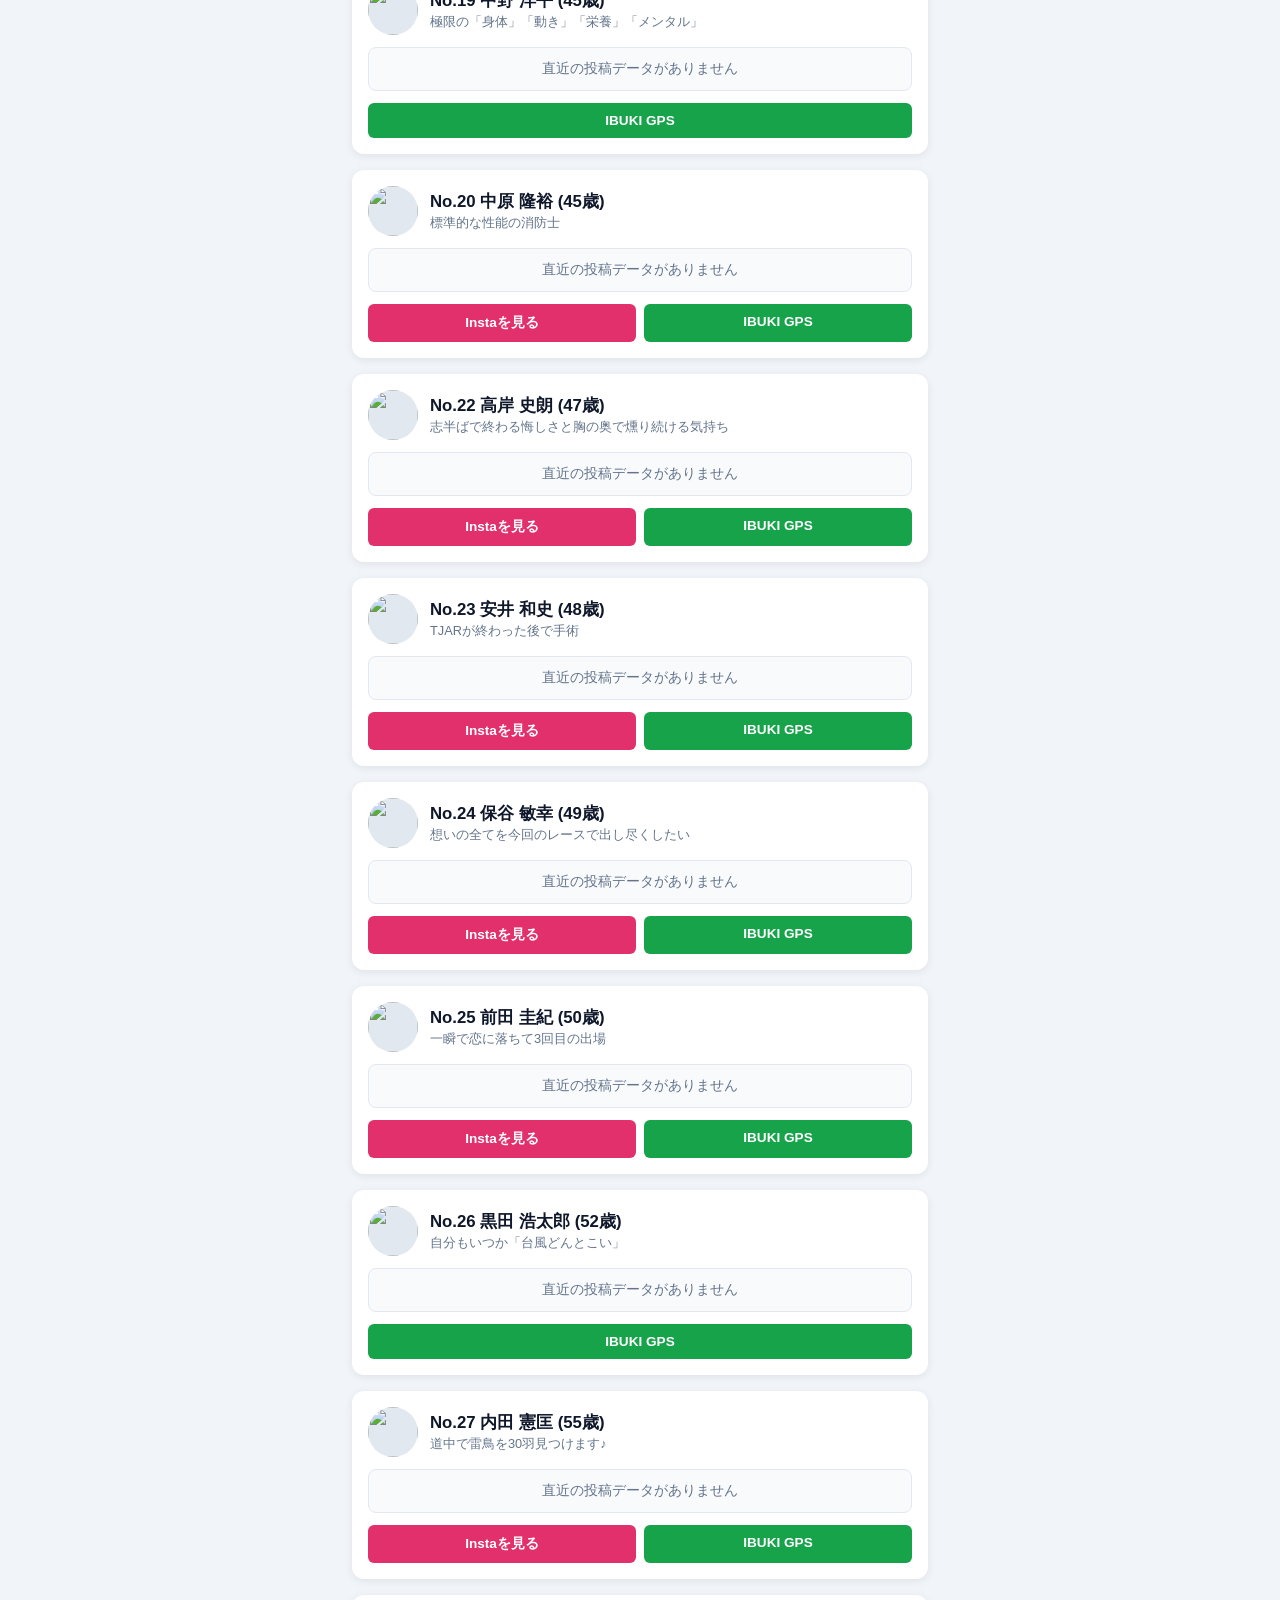
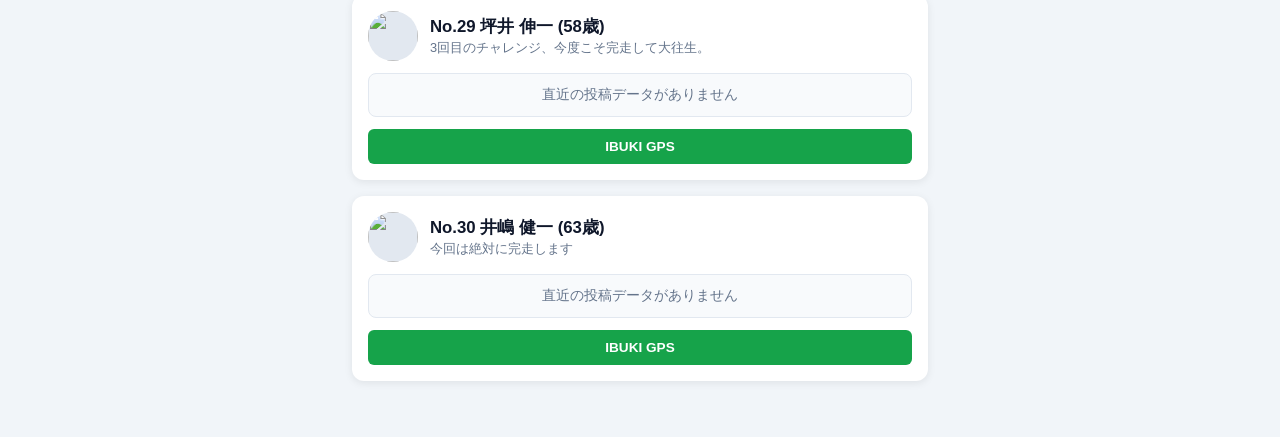
==== commit 66ffd169: "Update index.html アナリティクス追加" ====
--- a/index.html
+++ b/index.html
@@ -1,6 +1,20 @@
 <!DOCTYPE html>
 <html lang="ja">
 <head>
+
+<!DOCTYPE html>
+<html lang="ja">
+<head>
+  <!-- Google tag (gtag.js) -->
+  <script async src="https://www.googletagmanager.com/gtag/js?id=G-6ZL1DZNBKM"></script>
+  <script>
+    window.dataLayer = window.dataLayer || [];
+    function gtag(){dataLayer.push(arguments);}
+    gtag('js', new Date());
+
+    gtag('config', 'G-6ZL1DZNBKM');
+  </script>
+  
   <meta charset="UTF-8">
   <meta name="viewport" content="width=device-width, initial-scale=1.0">
   <meta http-equiv="Cache-Control" content="no-cache, no-store, must-revalidate">
